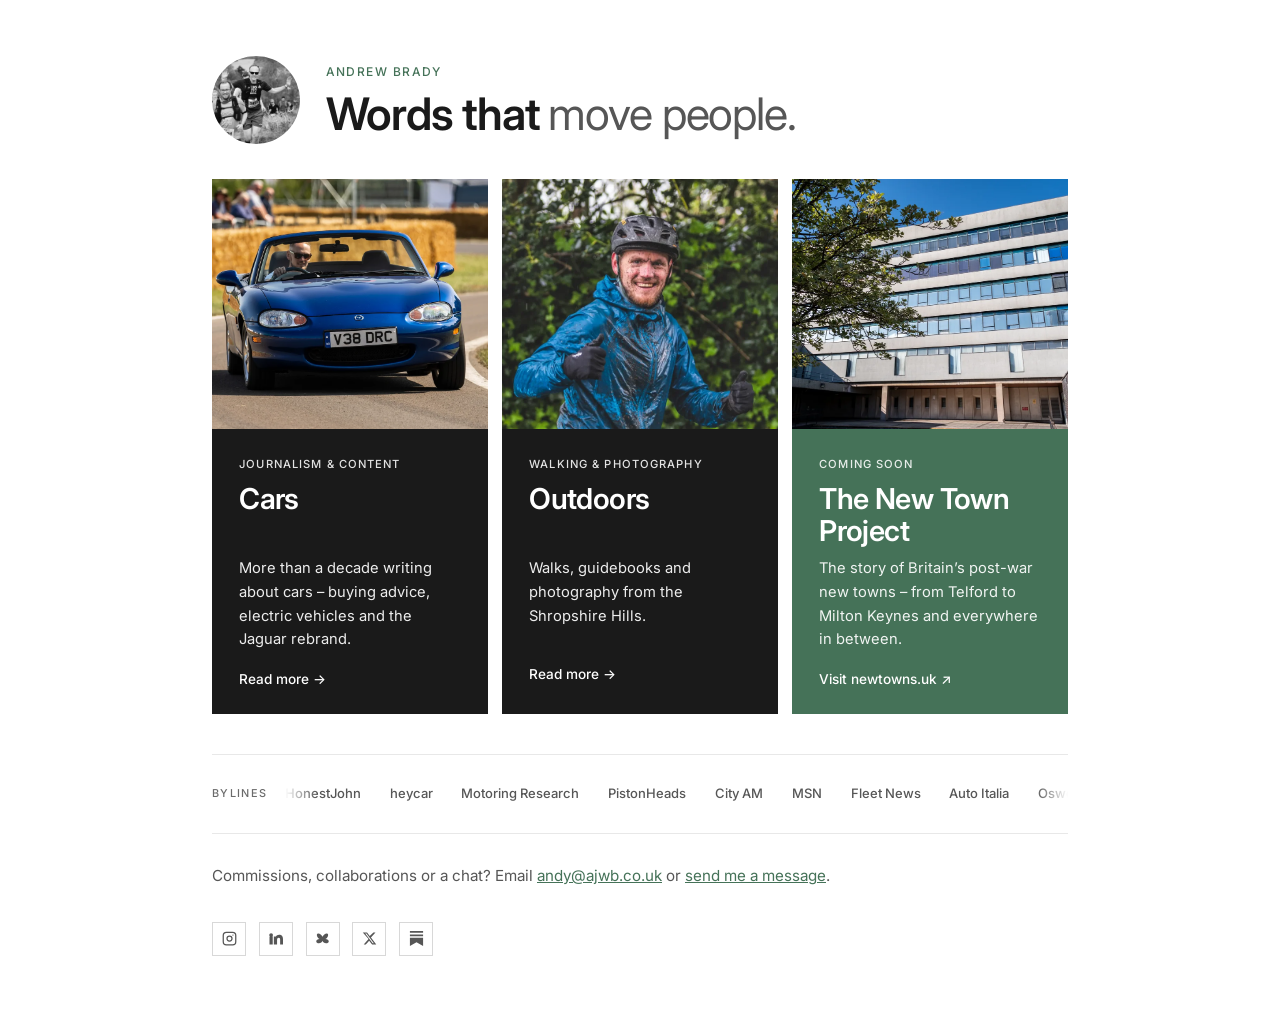
==== index.html @ 62666ddf "Add Substack link and featured post card Co-Authored-By: Claude Opus 5.5 <noreply@anthropic.com> Cla" ====
<!DOCTYPE html>
<html lang="en">
<head>
  <meta charset="UTF-8"/>
  <meta name="viewport" content="width=device-width, initial-scale=1.0"/>
  <title>Andrew Brady - Journalist and Copywriter</title>
  <meta name="description" content="Journalist, writer and editor with more than a decade of experience in cars, the outdoors and brand content. Available for commissions and collaborations."/>
  <link rel="canonical" href="https://andrewbrady.net/"/>
  <link rel="icon" href="data:image/svg+xml,%3Csvg xmlns=%27http://www.w3.org/2000/svg%27 viewBox=%270 0 64 64%27%3E%3Crect width=%2764%27 height=%2764%27 rx=%2712%27 fill=%27%23457258%27/%3E%3Ctext x=%2732%27 y=%2743%27 font-family=%27Arial,sans-serif%27 font-size=%2728%27 font-weight=%27700%27 fill=%27white%27 text-anchor=%27middle%27%3EAB%3C/text%3E%3C/svg%3E"/>
  <meta property="og:type" content="website"/>
  <meta property="og:site_name" content="Andrew Brady"/>
  <meta property="og:title" content="Andrew Brady - Journalist and Copywriter"/>
  <meta property="og:description" content="Journalist, writer and editor with more than a decade of experience in cars, the outdoors and brand content. Available for commissions and collaborations."/>
  <meta property="og:url" content="https://andrewbrady.net/"/>
  <meta property="og:image" content="https://andrewbrady.net/img/og-andrew-brady.jpg"/>
  <meta name="twitter:card" content="summary_large_image"/>
  <script type="application/ld+json">
  {"@context":"https://schema.org","@type":"Person","name":"Andrew Brady","url":"https://andrewbrady.net/","jobTitle":"Journalist and Copywriter","email":"andy@ajwb.co.uk","description":"Journalist, writer and editor with more than a decade of experience in cars, the outdoors and brand content.","sameAs":["https://uk.linkedin.com/in/theandrewbrady","https://instagram.com/TheAndrewBrady","https://bsky.app/profile/andyjwb.co.uk","https://x.com/TheAndrewBrady","https://andrewbradywrites.substack.com"]}
  </script>
  <!-- Google tag (gtag.js) -->
<script async src="https://www.googletagmanager.com/gtag/js?id=G-EZ90FHD4YD"></script>
<script>
  window.dataLayer = window.dataLayer || [];
  function gtag(){dataLayer.push(arguments);}
  gtag('js', new Date());

  gtag('config', 'G-EZ90FHD4YD');
</script>
  <link rel="preconnect" href="https://fonts.googleapis.com"/>
  <link href="https://fonts.googleapis.com/css2?family=Inter:wght@300;400;500;600;700&display=swap" rel="stylesheet"/>
  <link rel="stylesheet" href="style.css"/>
</head>
<body>
<div class="wrap">

  <div class="intro" style="border-top: none; padding-top: 3.5rem;">
    <img class="intro-photo" src="img/andrew-brady-running-a-trail-race.webp" alt="Andrew Brady running a trail race" />
    <div>
      <p class="intro-name">Andrew Brady</p>
      <h1>Words that <em>move people.</em></h1>
    </div>
  </div>

  <section class="explore" id="explore">
    <div class="doors">
      <a class="door" href="cars.html">
        <div class="door-media"><img class="door-img" src="img/sw-mx5-goodwood.webp" alt="" /></div>
        <div class="door-body">
          <div class="door-kicker">Journalism &amp; content</div>
          <div class="door-title">Cars</div>
          <p class="door-text">More than a decade writing about cars &ndash; buying advice, electric vehicles and the Jaguar rebrand.</p>
          <div class="door-cta">Read more &rarr;</div>
        </div>
      </a>
      <a class="door" href="outdoors.html">
        <div class="door-media"><img class="door-img" src="img/outdoors-muddy-trail-thumbs-up.webp" alt="" /></div>
        <div class="door-body">
          <div class="door-kicker">Walking &amp; photography</div>
          <div class="door-title">Outdoors</div>
          <p class="door-text">Walks, guidebooks and photography from the Shropshire Hills.</p>
          <div class="door-cta">Read more &rarr;</div>
        </div>
      </a>
      <a class="door door--solid" href="https://newtowns.uk" target="_blank" rel="noopener">
        <div class="door-media"><img class="door-img" src="img/home-new-town-office-block.webp" alt="" /></div>
        <div class="door-body">
          <div class="door-kicker">Coming soon</div>
          <div class="door-title">The New Town Project</div>
          <p class="door-text">The story of Britain&rsquo;s post-war new towns &ndash; from Telford to Milton Keynes and everywhere in between.</p>
          <div class="door-cta">Visit newtowns.uk &nearr;</div>
        </div>
      </a>
    </div>
  </section>


  <div class="bylines-marquee home-bylines" aria-label="Published in">
      <span class="bylines-label">Bylines</span>
      <div class="marquee-mask">
        <div class="marquee-track">
          <div class="marquee-group"><a class="byline-link" href="https://www.honestjohn.co.uk" target="_blank" rel="noopener">HonestJohn</a><a class="byline-link" href="https://heycar.com/uk" target="_blank" rel="noopener">heycar</a><a class="byline-link" href="https://www.motoringresearch.com" target="_blank" rel="noopener">Motoring Research</a><a class="byline-link" href="https://www.pistonheads.com" target="_blank" rel="noopener">PistonHeads</a><a class="byline-link" href="https://www.cityam.com" target="_blank" rel="noopener">City AM</a><a class="byline-link" href="https://www.msn.com/en-gb" target="_blank" rel="noopener">MSN</a><a class="byline-link" href="https://www.fleetnews.co.uk" target="_blank" rel="noopener">Fleet News</a><a class="byline-link" href="https://www.auto-italia.net" target="_blank" rel="noopener">Auto Italia</a><a class="byline-link" href="https://www.bordercountiesadvertizer.co.uk" target="_blank" rel="noopener">Oswestry Advertizer</a><a class="byline-link" href="https://www.shropshirestar.com" target="_blank" rel="noopener">Shropshire Star</a><a class="byline-link" href="https://www.campingandcaravanningclub.co.uk" target="_blank" rel="noopener">Camping &amp; Caravanning</a></div>
          <div class="marquee-group" aria-hidden="true"><a class="byline-link" href="https://www.honestjohn.co.uk" target="_blank" rel="noopener" tabindex="-1">HonestJohn</a><a class="byline-link" href="https://heycar.com/uk" target="_blank" rel="noopener" tabindex="-1">heycar</a><a class="byline-link" href="https://www.motoringresearch.com" target="_blank" rel="noopener" tabindex="-1">Motoring Research</a><a class="byline-link" href="https://www.pistonheads.com" target="_blank" rel="noopener" tabindex="-1">PistonHeads</a><a class="byline-link" href="https://www.cityam.com" target="_blank" rel="noopener" tabindex="-1">City AM</a><a class="byline-link" href="https://www.msn.com/en-gb" target="_blank" rel="noopener" tabindex="-1">MSN</a><a class="byline-link" href="https://www.fleetnews.co.uk" target="_blank" rel="noopener" tabindex="-1">Fleet News</a><a class="byline-link" href="https://www.auto-italia.net" target="_blank" rel="noopener" tabindex="-1">Auto Italia</a><a class="byline-link" href="https://www.bordercountiesadvertizer.co.uk" target="_blank" rel="noopener" tabindex="-1">Oswestry Advertizer</a><a class="byline-link" href="https://www.shropshirestar.com" target="_blank" rel="noopener" tabindex="-1">Shropshire Star</a><a class="byline-link" href="https://www.campingandcaravanningclub.co.uk" target="_blank" rel="noopener" tabindex="-1">Camping &amp; Caravanning</a></div>
        </div>
      </div>
    </div>

  <section class="contact-strip" id="contact-strip">
    <p class="contact-body">Commissions, collaborations or a chat? Email <a href="mailto:andy@ajwb.co.uk" style="color: var(--accent);">andy@ajwb.co.uk</a> or <a href="contact.html" style="color: var(--accent);">send me a message</a>.</p>
    <div class="contact-socials" style="margin-top: 1.2rem; padding-top: 0; border-top: none;">
      <a href="https://instagram.com/TheAndrewBrady" target="_blank" rel="noopener" class="contact-social-icon" aria-label="Instagram">
        <svg width="18" height="18" viewBox="0 0 24 24" fill="none" stroke="currentColor" stroke-width="2" stroke-linecap="round" stroke-linejoin="round"><rect x="2" y="2" width="20" height="20" rx="5" ry="5"/><circle cx="12" cy="12" r="4"/><circle cx="17.5" cy="6.5" r="1" fill="currentColor" stroke="none"/></svg>
      </a>
      <a href="https://uk.linkedin.com/in/theandrewbrady" target="_blank" rel="noopener" class="contact-social-icon" aria-label="LinkedIn">
        <svg width="18" height="18" viewBox="0 0 24 24" fill="currentColor"><path d="M4.98 3.5C3.34 3.5 2 4.84 2 6.48c0 1.65 1.34 3 2.98 3a3 3 0 0 0 0-6zM2.4 21.5h5.16V8.98H2.4V21.5zM9.34 8.98v12.52h5.16v-6.96c0-1.84.35-3.62 2.64-3.62 2.25 0 2.28 2.1 2.28 3.74v6.84H24v-7.73c0-4.49-.97-7.94-6.2-7.94-2.51 0-4.2 1.38-4.89 2.68h-.07V8.98H9.34z"/></svg>
      </a>
      <a href="https://bsky.app/profile/andyjwb.co.uk" target="_blank" rel="noopener" class="contact-social-icon" aria-label="Bluesky">
        <svg width="18" height="18" viewBox="0 0 24 24" fill="currentColor"><path d="M12 9.2C10.5 6.4 7.9 4 5.4 4 3.9 4 3 4.9 3 6.4c0 1.9 1.1 5 4.4 6.3-3.3 0-5.4 1.6-5.4 3.7 0 2.1 1.9 3.3 4.3 3.3 2.9 0 5.1-1.9 5.7-4 .6 2.1 2.8 4 5.7 4 2.4 0 4.3-1.2 4.3-3.3 0-2.1-2.1-3.7-5.4-3.7 3.3-1.3 4.4-4.4 4.4-6.3C21 4.9 20.1 4 18.6 4c-2.5 0-5.1 2.4-6.6 5.2z"/></svg>
      </a>
      <a href="https://x.com/TheAndrewBrady" target="_blank" rel="noopener" class="contact-social-icon" aria-label="X / Twitter">
        <svg width="18" height="18" viewBox="0 0 24 24" fill="currentColor"><path d="M18.244 2.25h3.308l-7.227 8.26 8.502 11.24H16.17l-4.714-6.231-5.401 6.231H2.746l7.73-8.835L1.254 2.25H8.08l4.253 5.622 5.911-5.622zm-1.161 17.52h1.833L7.084 4.126H5.117z"/></svg>
      </a>
      <a href="https://andrewbradywrites.substack.com" target="_blank" rel="noopener" class="contact-social-icon" aria-label="Substack">
        <svg width="18" height="18" viewBox="0 0 24 24" fill="currentColor"><path d="M22.539 8.242H1.46V5.406h21.08v2.836zM1.46 10.812V24L12 18.11 22.54 24V10.812H1.46zM22.54 0H1.46v2.836h21.08V0z"/></svg>
      </a>
    </div>
  </section>

  

</div>
</body>
</html>
---- style.css ----
:root {
      --bg:     #ffffff;
      --ink:    #1a1a1a;
      --mid:    #565656;
      --soft:   #6b6b6b;
      --accent: #457258;
      --rule:   #e8e8e8;
      --bg2:    #f3f3f3;
      --chalk:  #fafafa;
      --serif:  'Inter', sans-serif;
      --sans:   'Inter', sans-serif;
    }

    *, *::before, *::after { box-sizing: border-box; margin: 0; padding: 0; }
    html { scroll-behavior: smooth; }

    body {
      background: var(--bg);
      color: var(--ink);
      font-family: var(--sans);
      font-weight: 400;
      line-height: 1.65;
      -webkit-font-smoothing: antialiased;
    }

    /* ── LAYOUT ── */
    .wrap {
      max-width: 920px;
      margin: 0 auto;
      padding: 0 2rem;
    }

    /* ── NAV ── */
    nav {
      padding: 2.5rem 0;
      display: flex;
      justify-content: space-between;
      align-items: baseline;
    }

    .nav-name {
      font-family: var(--serif);
      font-size: 1.05rem;
      font-weight: 600;
      color: var(--ink);
      letter-spacing: -0.01em;
    }

    .nav-links {
      display: flex;
      gap: 0.4rem 1.6rem;
      flex-wrap: wrap;
      list-style: none;
    }

    .nav-links a {
      font-size: 0.8rem;
      color: var(--soft);
      text-decoration: none;
      letter-spacing: 0.04em;
      transition: color 0.2s;
    }

    .nav-links a:hover { color: var(--ink); }

    /* ── HERO ── */
    .hero {
      padding: 3.5rem 0 4rem;
      border-top: 1px solid var(--rule);
    }

    .hero-photo {
      float: right;
      width: 380px;
      height: auto;
      border-radius: 4px;
      margin: 0 0 1.5rem 2.5rem;
      filter: grayscale(1) contrast(1.05);
    }

    .hero-clear { clear: both; }

    .hero-label {
      font-size: 0.75rem;
      letter-spacing: 0.12em;
      text-transform: uppercase;
      color: var(--accent);
      margin-bottom: 1.8rem;
      font-weight: 500;
    }

    h1 {
      font-family: var(--serif);
      font-size: clamp(2.8rem, 6vw, 4.2rem);
      font-weight: 600;
      line-height: 1.08;
      color: var(--ink);
      margin-bottom: 2rem;
      letter-spacing: -0.025em;
    }

    h1 em {
      font-style: normal;
      font-weight: 400;
      color: var(--mid);
    }

    .hero-bio {
      font-size: 1.05rem;
      color: var(--mid);
      line-height: 1.8;
    }

    .hero-bio a {
      color: var(--accent);
      text-decoration: none;
      border-bottom: 1px solid currentColor;
    }

    /* ── SECTIONS ── */
    section {
      padding: 2.5rem 0;
      border-top: 1px solid var(--rule);
    }

    .section-label {
      font-size: 0.72rem;
      letter-spacing: 0.12em;
      text-transform: uppercase;
      color: var(--soft);
      font-weight: 500;
      margin-bottom: 2.5rem;
    }

    /* ── TIMELINE ── */
    .tl-item {
      display: grid;
      grid-template-columns: 140px 1fr;
      gap: 1.5rem;
      padding: 1.8rem 0;
      border-bottom: 1px solid var(--rule);
    }

    .tl-item:first-child { padding-top: 0; }
    .tl-item:last-child  { border-bottom: none; padding-bottom: 0; }

    .tl-period {
      font-size: 0.78rem;
      color: var(--soft);
      padding-top: 0.2rem;
      line-height: 1.5;
    }

    .tl-role {
      font-family: var(--serif);
      font-size: 1.15rem;
      font-weight: 500;
      color: var(--ink);
      margin-bottom: 0.2rem;
    }

    .tl-org {
      font-size: 0.8rem;
      color: var(--accent);
      font-weight: 500;
      letter-spacing: 0.05em;
      text-transform: uppercase;
      margin-bottom: 0.6rem;
    }

    .tl-desc {
      font-size: 0.9rem;
      color: var(--mid);
      line-height: 1.72;
    }

    /* ── OUTDOORS ── */
    .outdoors-intro {
      font-size: 1rem;
      color: var(--mid);
      line-height: 1.8;
      margin-bottom: 2.5rem;
    }

    .outdoors-grid {
      display: flex;
      flex-direction: column;
      gap: 14px;
      margin-bottom: 2rem;
    }

    .outdoors-item {
      background: var(--chalk);
      border: 1px solid var(--rule);
      padding: 1.6rem 1.8rem;
    }

    .outdoors-role {
      font-family: var(--serif);
      font-size: 1.15rem;
      font-weight: 500;
      color: var(--ink);
      margin-bottom: 0.3rem;
    }

    .outdoors-org {
      font-size: 0.7rem;
      font-weight: 500;
      letter-spacing: 0.1em;
      text-transform: uppercase;
      color: var(--accent);
      margin-bottom: 0.8rem;
    }

    .outdoors-body {
      font-size: 0.9rem;
      color: var(--mid);
      line-height: 1.7;
    }

    .outdoors-footnote {
      font-size: 0.88rem;
      color: var(--soft);
    }

    .outdoors-footnote a {
      color: var(--accent);
      text-decoration: none;
      border-bottom: 1px solid currentColor;
      font-style: normal;
    }

    /* ── OPINION ── */
    .opinion-intro {
      font-size: 1rem;
      color: var(--mid);
      line-height: 1.8;
      margin-bottom: 2.5rem;
    }

    .opinion-grid {
      display: grid;
      grid-template-columns: repeat(3, 1fr);
      gap: 14px;
    }

    .opinion-card {
      display: block;
      background: var(--chalk);
      border: 1px solid var(--rule);
      padding: 1.8rem 1.6rem;
      text-decoration: none;
      transition: border-color 0.2s, background 0.2s;
    }

    .opinion-thumb {
      width: 100%;
      height: 140px;
      object-fit: cover;
      border-radius: 3px;
      margin: -0.4rem -0.2rem 1.2rem;
      display: block;
    }

    .opinion-card:hover {
      border-color: var(--accent);
      background: var(--bg);
    }

    .opinion-date {
      font-size: 0.7rem;
      font-weight: 500;
      letter-spacing: 0.1em;
      text-transform: uppercase;
      color: var(--accent);
      margin-bottom: 0.8rem;
    }

    .opinion-title {
      font-family: var(--serif);
      font-size: 1.1rem;
      font-weight: 500;
      color: var(--ink);
      line-height: 1.35;
      margin-bottom: 0.7rem;
    }

    .opinion-teaser {
      font-size: 0.88rem;
      color: var(--mid);
      line-height: 1.6;
    }

    @media (max-width: 700px) {
      .opinion-grid { grid-template-columns: 1fr; }
    }

    /* ── CONTACT SOCIALS ── */
    .contact-socials {
      display: flex;
      gap: 0.8rem;
      margin-top: 2.5rem;
      padding-top: 2rem;
      border-top: 1px solid var(--rule);
    }

    .contact-social-icon {
      display: inline-flex;
      align-items: center;
      justify-content: center;
      width: 40px;
      height: 40px;
      background: var(--ink);
      color: #fff;
      border-radius: 4px;
      transition: opacity 0.2s;
    }

    .contact-social-icon:hover { opacity: 0.75; }

    .contact-social-icon svg { flex-shrink: 0; }

    /* ── Q&A ACCORDION ── */
    .qa-item {
      border-bottom: 1px solid var(--rule);
    }

    .qa-item:first-child { border-top: 1px solid var(--rule); }
    .qa-item:last-child { border-bottom: none; }

    .qa-q {
      font-family: var(--serif);
      font-size: 1.1rem;
      font-weight: 500;
      color: var(--ink);
      padding: 1.3rem 2rem 1.3rem 0;
      cursor: pointer;
      display: flex;
      justify-content: space-between;
      align-items: center;
      gap: 1rem;
      user-select: none;
      transition: color 0.2s;
      position: relative;
    }

    .qa-q:hover { color: var(--accent); }

    .qa-q::after {
      content: '+';
      font-family: var(--sans);
      font-size: 1.3rem;
      font-weight: 300;
      color: var(--accent);
      flex-shrink: 0;
      transition: transform 0.3s ease;
      line-height: 1;
    }

    .qa-item.open .qa-q::after {
      transform: rotate(45deg);
    }

    .qa-a {
      font-size: 0.92rem;
      color: var(--mid);
      line-height: 1.78;
      display: grid;
      grid-template-rows: 0fr;
      transition: grid-template-rows 0.35s ease;
    }

    .qa-item.open .qa-a {
      grid-template-rows: 1fr;
    }

    .qa-a-inner {
      overflow: hidden;
    }

    .qa-a-inner-pad {
      padding-bottom: 1.4rem;
    }

    .qa-a p + p { margin-top: 0.7rem; }

    /* ── EDUCATION ── */
    .edu-item {
      padding: 1.5rem 0;
      border-bottom: 1px solid var(--rule);
    }

    .edu-item:first-child { padding-top: 0; }
    .edu-item:last-child  { border-bottom: none; padding-bottom: 0; }

    .edu-qual {
      font-family: var(--serif);
      font-size: 1.1rem;
      font-weight: 500;
      margin-bottom: 0.2rem;
    }

    .edu-inst {
      font-size: 0.82rem;
      color: var(--soft);
    }

    /* ── CONTACT ── */
    .contact-body {
      font-size: 1rem;
      color: var(--mid);
      line-height: 1.8;
      margin-bottom: 2rem;
    }

    /* ── PHOTO GALLERY ── */
    .photo-grid {
      display: grid;
      grid-template-columns: repeat(3, 1fr);
      gap: 1px;
      background: var(--rule);
    }

    .photo-item {
      position: relative;
      overflow: hidden;
      aspect-ratio: 3/2;
      background: var(--bg2);
    }

    .photo-item img {
      width: 100%;
      height: 100%;
      object-fit: cover;
      display: block;
      transition: transform 0.4s ease;
      filter: saturate(0.9);
    }

    .photo-item:hover img {
      transform: scale(1.03);
      filter: saturate(1);
    }

    figcaption {
      position: absolute;
      bottom: 0;
      left: 0;
      right: 0;
      padding: 0.6rem 0.8rem;
      font-size: 0.72rem;
      color: rgba(255,255,255,0.85);
      background: linear-gradient(transparent, rgba(0,0,0,0.45));
      letter-spacing: 0.04em;
      opacity: 0;
      transition: opacity 0.3s;
    }

    .photo-item:hover figcaption { opacity: 1; }

    @media (max-width: 600px) {
      .photo-grid { grid-template-columns: repeat(2, 1fr); }
    }

    /* ── CONTACT FORM ── */

    .contact-form {
      margin-top: 2rem;
    }

    .form-row {
      display: grid;
      grid-template-columns: 1fr 1fr;
      gap: 1rem;
      margin-bottom: 1rem;
    }

    .form-group {
      display: flex;
      flex-direction: column;
      gap: 0.4rem;
      margin-bottom: 1rem;
    }

    .form-group label {
      font-size: 0.72rem;
      letter-spacing: 0.1em;
      text-transform: uppercase;
      color: var(--soft);
      font-weight: 500;
    }

    .form-group input,
    .form-group textarea {
      font-family: var(--sans);
      font-size: 0.95rem;
      font-weight: 300;
      color: var(--ink);
      background: white;
      border: 1px solid var(--rule);
      padding: 0.75rem 1rem;
      outline: none;
      transition: border-color 0.2s;
      resize: vertical;
      width: 100%;
    }

    .form-group input:focus,
    .form-group textarea:focus {
      border-color: var(--accent);
    }

    .form-group input::placeholder,
    .form-group textarea::placeholder {
      color: var(--soft);
    }

    .form-submit {
      font-family: var(--sans);
      font-size: 0.82rem;
      font-weight: 500;
      letter-spacing: 0.06em;
      color: white;
      background: var(--ink);
      border: none;
      padding: 0.85rem 2rem;
      cursor: pointer;
      transition: background 0.2s;
    }

    .form-submit:hover { background: var(--accent); }
    .form-submit:disabled { opacity: 0.5; cursor: default; }

    .form-confirmation {
      display: none;
      font-size: 0.9rem;
      color: var(--accent);
      margin-top: 1rem;
      font-style: italic;
    }

    @media (max-width: 520px) {
      .form-row { grid-template-columns: 1fr; }
      .hero-photo { float: none; width: 100%; max-width: 320px; margin: 0 0 1.5rem; display: block; }
    }

    /* ── FOOTER ── */
    footer {
      padding: 2.5rem 0;
      border-top: 1px solid var(--rule);
      font-size: 0.78rem;
      color: var(--soft);
    }

    /* ── FADE IN ── */
    .wrap > * {
      opacity: 0;
      animation: fadeIn 0.6s ease forwards;
    }

    nav   { animation-delay: 0s; }
    .hero { animation-delay: 0.15s; }
    section:nth-of-type(1) { animation-delay: 0.25s; }
    section:nth-of-type(2) { animation-delay: 0.3s; }
    section:nth-of-type(3) { animation-delay: 0.35s; }
    section:nth-of-type(4) { animation-delay: 0.4s; }
    footer { animation-delay: 0.45s; }

    @keyframes fadeIn {
      from { opacity: 0; transform: translateY(12px); }
      to   { opacity: 1; transform: translateY(0); }
    }

    /* ── EXPERIENCE PORTFOLIO BLOCKS ── */
    .exp-blocks {
      display: flex;
      flex-direction: column;
      gap: 14px;
    }

    .exp-row {
      display: grid;
      gap: 14px;
    }

    .exp-row.split { grid-template-columns: 1fr 1fr; }

    .exp-block {
      background: var(--chalk);
      border: 1px solid var(--rule);
      padding: 2.2rem 2rem;
      display: block;
      text-decoration: none;
      transition: border-color 0.2s, background 0.2s;
      position: relative;
      width: 100%;
      text-align: left;
      cursor: pointer;
      font: inherit;
      color: inherit;
    }

    .exp-block:hover,
    .exp-block.is-open {
      border-color: var(--accent);
      background: var(--bg);
    }

    .exp-block::after {
      content: '\002B';
      position: absolute;
      top: 1.6rem;
      right: 1.8rem;
      font-size: 1.3rem;
      line-height: 1;
      color: var(--soft);
      transition: opacity 0.2s, transform 0.25s, color 0.2s;
    }

    .exp-block:hover::after {
      color: var(--accent);
    }

    .exp-block.is-open::after {
      transform: rotate(45deg);
      color: var(--accent);
    }

    .exp-block.feature {
      padding: 3rem 2.5rem;
    }

    .exp-summary {
      max-height: 0;
      overflow: hidden;
      transition: max-height 0.35s ease, opacity 0.25s ease, margin-top 0.35s ease;
      opacity: 0;
      margin-top: 0;
    }

    .exp-summary-inner {
      font-size: 0.95rem;
      line-height: 1.7;
      color: var(--mid);
      padding-top: 1.4rem;
      border-top: 1px solid var(--rule);
    }

    .exp-photo {
      float: right;
      width: 220px;
      height: auto;
      border-radius: 3px;
      margin: 0 0 0.8rem 1.4rem;
    }

    @media (max-width: 600px) {
      .exp-photo {
        float: none;
        width: 100%;
        max-width: 320px;
        margin: 0 0 1rem;
        display: block;
      }
    }

    .exp-block.is-open .exp-summary {
      opacity: 1;
      margin-top: 1.4rem;
    }

    .exp-wordmark {
      font-family: var(--serif);
      font-weight: 600;
      letter-spacing: -0.02em;
      color: var(--ink);
      line-height: 1;
    }

    .exp-logo {
      display: block;
      height: auto;
      width: auto;
    }

    .exp-block.feature .exp-logo { height: 48px; max-width: 100%; }
    .exp-block.medium .exp-logo { max-height: 32px; max-width: 220px; }
    .exp-block.small .exp-logo { height: 26px; max-width: 100%; }

    .exp-block.feature .exp-wordmark {
      font-size: 3rem;
    }

    .exp-block.medium .exp-wordmark {
      font-size: 2.1rem;
    }

    .exp-block.small .exp-wordmark {
      font-size: 1.7rem;
    }

    .exp-role {
      font-size: 0.7rem;
      font-weight: 500;
      letter-spacing: 0.12em;
      text-transform: uppercase;
      color: var(--accent);
      margin-top: 0.7rem;
    }

    .exp-block.small .exp-role {
      margin-top: 0.5rem;
    }

    /* ── RESPONSIVE ── */
    @media (max-width: 520px) {
      .tl-item { grid-template-columns: 1fr; gap: 0.3rem; }
      .tl-period { padding-top: 0; }
      nav { flex-direction: column; gap: 1rem; }
      .exp-row.split { grid-template-columns: 1fr; }
    }

    /* ── PHOTO GALLERY ── */
    .photo-grid {
      display: grid;
      grid-template-columns: repeat(3, 1fr);
      gap: 1px;
      background: var(--rule);
    }

    .photo-item {
      position: relative;
      overflow: hidden;
      aspect-ratio: 3/2;
      background: var(--bg2);
    }

    .photo-item img {
      width: 100%;
      height: 100%;
      object-fit: cover;
      display: block;
      transition: transform 0.4s ease;
      filter: saturate(0.9);
    }

    .photo-item:hover img {
      transform: scale(1.03);
      filter: saturate(1);
    }

    figcaption {
      position: absolute;
      bottom: 0;
      left: 0;
      right: 0;
      padding: 0.6rem 0.8rem;
      font-size: 0.72rem;
      color: rgba(255,255,255,0.85);
      background: linear-gradient(transparent, rgba(0,0,0,0.45));
      letter-spacing: 0.04em;
      opacity: 0;
      transition: opacity 0.3s;
    }

    .photo-item:hover figcaption { opacity: 1; }

    @media (max-width: 600px) {
      .photo-grid { grid-template-columns: repeat(2, 1fr); }
    }

    /* ── ADDED: focus, bylines, taglines, services, teaser ── */
    a:focus-visible, button:focus-visible, .qa-q:focus-visible, .form-submit:focus-visible {
      outline: 2px solid var(--accent);
      outline-offset: 3px;
    }

    .bylines {
      margin-top: 2.5rem;
      padding-top: 1.6rem;
      border-top: 1px solid var(--rule);
      display: flex;
      flex-wrap: wrap;
      align-items: baseline;
      gap: 0.4rem 1.4rem;
      font-size: 0.85rem;
      font-weight: 500;
      color: var(--mid);
    }

    .bylines-label {
      font-size: 0.72rem;
      letter-spacing: 0.12em;
      text-transform: uppercase;
      color: var(--soft);
      font-weight: 500;
    }

    .exp-tagline {
      font-size: 0.9rem;
      line-height: 1.5;
      color: var(--mid);
      margin-top: 0.7rem;
      padding-right: 2rem;
    }

    .exp-block.feature .exp-tagline { font-size: 1rem; margin-top: 0.9rem; }

    .subhead {
      font-size: 0.72rem;
      letter-spacing: 0.12em;
      text-transform: uppercase;
      color: var(--soft);
      font-weight: 500;
      margin: 3rem 0 1rem;
    }

    .work-list { list-style: none; border-top: 1px solid var(--rule); }

    .work-list li { border-bottom: 1px solid var(--rule); }

    .work-list a {
      display: flex;
      justify-content: space-between;
      gap: 1rem;
      padding: 0.9rem 0;
      font-size: 0.95rem;
      color: var(--ink);
      text-decoration: none;
      transition: color 0.2s;
    }

    .work-list a:hover { color: var(--accent); }

    .work-list span { font-size: 0.78rem; color: var(--soft); white-space: nowrap; }

    .service-grid {
      display: grid;
      grid-template-columns: repeat(3, 1fr);
      gap: 14px;
      margin-bottom: 2rem;
    }

    .service {
      background: var(--chalk);
      border: 1px solid var(--rule);
      padding: 1.5rem 1.5rem 1.6rem;
    }

    .service-title {
      font-family: var(--serif);
      font-size: 1.02rem;
      font-weight: 500;
      color: var(--ink);
      line-height: 1.35;
      margin-bottom: 0.5rem;
    }

    .service-body { font-size: 0.86rem; color: var(--mid); line-height: 1.6; }

    .cta-link {
      font-size: 0.9rem;
      font-weight: 500;
      color: var(--accent);
      text-decoration: none;
      border-bottom: 1px solid currentColor;
    }

    .photo-note { margin-top: 1.2rem; font-size: 0.88rem; color: var(--mid); }
    .photo-note a { color: var(--accent); }

    .teaser {
      display: block;
      background: var(--chalk);
      border: 1px solid var(--rule);
      padding: 2rem 2rem 2.1rem;
      text-decoration: none;
      transition: border-color 0.2s, background 0.2s;
    }

    .teaser:hover { border-color: var(--accent); background: var(--bg); }

    .teaser-kicker {
      display: block;
      font-size: 0.7rem;
      font-weight: 500;
      letter-spacing: 0.1em;
      text-transform: uppercase;
      color: var(--accent);
      margin-bottom: 0.7rem;
    }

    .teaser-title {
      display: block;
      font-family: var(--serif);
      font-size: 1.4rem;
      font-weight: 500;
      color: var(--ink);
      margin-bottom: 0.6rem;
    }

    .teaser-body { display: block; font-size: 0.95rem; color: var(--mid); line-height: 1.7; max-width: 60ch; }

    .teaser-cta { display: block; margin-top: 1rem; font-size: 0.85rem; font-weight: 500; color: var(--accent); }

    @media (max-width: 700px) {
      .service-grid { grid-template-columns: 1fr; }
    }

    .exp-dates {
      font-size: 0.78rem;
      color: var(--soft);
      margin-top: 0.35rem;
    }

    .masonry {
      column-count: 3;
      column-gap: 8px;
    }

    .masonry figure {
      break-inside: avoid;
      margin: 0 0 8px;
      background: var(--chalk);
    }

    .masonry img {
      display: block;
      width: 100%;
      height: auto;
      filter: saturate(0.95);
      transition: filter 0.3s;
    }

    .masonry img:hover { filter: saturate(1.05); }

    @media (max-width: 600px) {
      .masonry { column-count: 2; }
    }

    /* ── MULTI-PAGE ADDITIONS ── */
    .nav-name { text-decoration: none; }
    .nav-links a[aria-current="page"] { color: var(--ink); }

    .hero-cta { margin-top: 1.6rem; font-size: 1rem; }
    .hero-cta a { color: var(--accent); text-decoration: none; border-bottom: 1px solid currentColor; }

    .page-head {
      padding: 3rem 0 2.5rem;
      border-top: 1px solid var(--rule);
    }

    .page-head h1 {
      font-size: clamp(2.4rem, 5.5vw, 3.4rem);
      margin-bottom: 1.2rem;
    }

    .page-lede {
      font-size: 1.05rem;
      color: var(--mid);
      line-height: 1.8;
      max-width: 62ch;
    }

    .page-lede + .page-lede { margin-top: 1.1rem; }

    /* Shared intro-photo pattern (Cars, Outdoors): image floated top-right, text wraps and runs the full content width (no 62ch cap) */
    .lede-wrap::after { content: ''; display: table; clear: both; }
    .lede-wrap .page-lede { max-width: none; }

    .cars-intro-photo {
      float: right;
      width: 420px;
      max-width: 46%;
      height: auto;
      border-radius: 4px;
      margin: 0.3rem 0 1.4rem 2.2rem;
    }

    .outdoors-intro-photo {
      float: right;
      width: 300px;
      max-width: 38%;
      height: auto;
      border-radius: 4px;
      margin: 0.3rem 0 1.4rem 2.2rem;
    }

    @media (max-width: 700px) {
      .cars-intro-photo, .outdoors-intro-photo { float: none; width: 100%; max-width: 100%; margin: 0 0 1.4rem; }
    }

    /* opinion-card without a photo: text sits on the same dark panel, just without the image on top */
    body.inner .opinion-card:not(:has(img)) .opinion-date { padding-top: 1.6rem; }

    .intro {
      display: flex;
      align-items: center;
      gap: 1.6rem;
      padding: 2rem 0 2.2rem;
      border-top: 1px solid var(--rule);
    }

    .intro-photo {
      width: 88px;
      height: 88px;
      border-radius: 50%;
      object-fit: cover;
      object-position: 50% 20%;
      flex-shrink: 0;
    }

    .intro h1 { font-size: clamp(1.9rem, 4.4vw, 2.8rem); margin-bottom: 0; }

    .intro-name {
      font-size: 0.75rem;
      font-weight: 500;
      letter-spacing: 0.12em;
      text-transform: uppercase;
      color: var(--accent);
      margin-bottom: 0.5rem;
    }

    .intro-lede { font-size: 1rem; color: var(--mid); line-height: 1.7; max-width: 72ch; }

    .intro-lede a { color: var(--accent); text-decoration: none; border-bottom: 1px solid currentColor; }

    section.explore { border-top: none; padding: 0 0 2.5rem; }

    .doors {
      display: grid;
      grid-template-columns: repeat(3, 1fr);
      gap: 14px;
    }

    .door {
      display: flex;
      flex-direction: column;
      overflow: hidden;
      background: var(--ink);
      color: #fff;
      text-decoration: none;
    }

    .door-media { height: 250px; overflow: hidden; flex-shrink: 0; }

    .door-img {
      display: block;
      width: 100%;
      height: 100%;
      object-fit: cover;
      transition: transform 0.6s ease;
    }

    .door:hover .door-img { transform: scale(1.04); }

    .door--solid { background: var(--accent); }

    .door-body {
      padding: 1.6rem 1.7rem 1.8rem;
      height: 285px;
      display: flex;
      flex-direction: column;
    }

    .door-kicker {
      font-size: 0.7rem;
      font-weight: 500;
      letter-spacing: 0.1em;
      text-transform: uppercase;
      color: rgba(255,255,255,0.88);
      margin-bottom: 0.6rem;
    }

    .door-title {
      font-family: var(--serif);
      font-size: 1.8rem;
      font-weight: 600;
      letter-spacing: -0.02em;
      line-height: 1.1;
      min-height: 2.2em;
      color: #fff;
      margin-bottom: 0.7rem;
    }

    .door-text { font-size: 0.92rem; color: rgba(255,255,255,0.92); line-height: 1.6; }

    .door-cta { margin-top: auto; padding-top: 1rem; font-size: 0.85rem; font-weight: 500; color: #fff; }

    .bylines.home-bylines { margin-top: 0.5rem; border-top: none; padding-top: 0; padding-bottom: 2rem; }

    section.contact-strip { padding: 1.8rem 0 3.5rem; }

    @media (max-width: 800px) {
      .doors { grid-template-columns: 1fr; }
      .door-media { height: 230px; }
      .door-body { height: auto; }
      .door-title { min-height: 0; }
    }

    @media (max-width: 520px) {
      .intro { flex-direction: column; align-items: flex-start; gap: 1rem; }
      .intro-photo { width: 72px; height: 72px; }
    }

/* ══════════════════════════════════════════════════════════════════════════
   V11 - the homepage's look, carried onto the inner pages
   Flat rows and square dark tiles, uppercase green kickers, one green, no boxes.
   ══════════════════════════════════════════════════════════════════════════ */

/* quieter bylines, contact line and social links (homepage + inner pages) */
.bylines { font-size: 0.8125rem; font-weight: 400; color: var(--mid); gap: 0.35rem 1.4rem; }
.bylines-label { font-size: 0.68rem; color: var(--soft); }
.contact-strip .contact-body { font-size: 0.95rem; color: var(--mid); }
.contact-social-icon {
  width: 34px; height: 34px; background: transparent; color: var(--mid);
  border: 1px solid #d8d8d8; border-radius: 0; transition: background 0.2s, color 0.2s, border-color 0.2s;
}
.contact-social-icon:hover { background: var(--ink); color: #fff; border-color: var(--ink); opacity: 1; }
.contact-social-icon svg { width: 15px; height: 15px; }

/* header: the same avatar + name lockup as the homepage */
body.inner .site-header { display: flex; align-items: center; justify-content: space-between; flex-wrap: wrap; gap: 1rem 2rem; padding: 2rem 0 1.75rem; }
body.inner .site-header nav { padding: 0; }
body.inner .brand { display: inline-flex; align-items: center; gap: 0.85rem; text-decoration: none; color: var(--ink); }
body.inner .brand-photo { width: 44px; height: 44px; border-radius: 50%; object-fit: cover; object-position: 50% 20%; flex-shrink: 0; }
body.inner .brand-name { font-size: 0.95rem; font-weight: 600; letter-spacing: -0.01em; }
body.inner .nav-links a { font-size: 0.85rem; letter-spacing: 0.02em; }
body.inner .nav-links a[aria-current="page"] {
  color: var(--ink); text-decoration: underline; text-decoration-color: var(--accent);
  text-decoration-thickness: 2px; text-underline-offset: 0.5rem;
}

/* page heading: green kicker + bold title, like the homepage */
body.inner .page-head { padding: 2.5rem 0 3.25rem; }
body.inner .page-head .intro-name { margin-bottom: 1rem; }
body.inner .page-head h1 { font-size: clamp(2.8rem, 6.4vw, 4.4rem); margin-bottom: 1.4rem; }
body.inner .cars-intro-photo, body.inner .outdoors-intro-photo { border-radius: 0; }

/* experience: flat rows instead of boxes */
body.inner .exp-blocks { display: block; gap: 0; }
body.inner .exp-row, body.inner .exp-row.split { display: block; gap: 0; }
body.inner .exp-block {
  display: grid; grid-template-columns: 132px 190px minmax(0, 1fr) 14px; column-gap: 1.75rem; align-items: center;
  width: 100%; padding: 1.5rem 0; background: none; border: 0; border-top: 1px solid var(--rule);
  text-align: left; position: static; cursor: pointer;
}
body.inner .exp-block:hover, body.inner .exp-block.is-open { background: none; border-color: var(--rule); }
body.inner .exp-row:first-child .exp-block { border-top: 0; padding-top: 0; }
body.inner .exp-block .exp-logo {
  grid-column: 1; grid-row: 1 / span 2; display: block; width: auto; height: auto; max-width: 132px; max-height: 26px;
  object-fit: contain; object-position: left center; filter: grayscale(1) contrast(1.1); opacity: 0.75; transition: filter 0.25s, opacity 0.25s;
}
body.inner .exp-block:hover .exp-logo, body.inner .exp-block.is-open .exp-logo { filter: none; opacity: 1; }
body.inner .exp-block .exp-role {
  grid-column: 2; grid-row: 1; align-self: end; margin: 0;
  font-size: 1rem; font-weight: 600; letter-spacing: -0.01em; text-transform: none; color: var(--ink);
}
body.inner .exp-block .exp-dates { grid-column: 2; grid-row: 2; align-self: start; margin: 0.15rem 0 0; font-size: 0.78rem; color: var(--soft); }
body.inner .exp-block .exp-tagline { grid-column: 3; grid-row: 1 / span 2; margin: 0; padding: 0; font-size: 0.92rem; line-height: 1.55; color: var(--mid); }
body.inner .exp-block::after {
  content: ''; position: static; grid-column: 4; grid-row: 1 / span 2; width: 12px; height: 12px; font-size: 0; color: var(--soft);
  background:
    linear-gradient(currentColor, currentColor) center / 100% 1.5px no-repeat,
    linear-gradient(currentColor, currentColor) center / 1.5px 100% no-repeat;
}
body.inner .exp-block .exp-summary { grid-column: 1 / -1; grid-row: 3; }
body.inner .exp-block .exp-summary-inner { border-top: 0; padding-top: 0; margin-left: calc(132px + 1.75rem); }
body.inner .exp-photo { border-radius: 0; }

/* writing: the same square dark tiles as the homepage */
body.inner .opinion-card { display: flex; flex-direction: column; padding: 0; background: var(--ink); border: 0; color: #fff; overflow: hidden; }
body.inner .opinion-card:hover { background: var(--ink); border-color: transparent; }
body.inner .opinion-thumb { display: block; width: 100%; height: auto; aspect-ratio: 3 / 2; object-fit: cover; border-radius: 0; margin: 0; transition: transform 0.6s ease; }
body.inner .opinion-card:hover .opinion-thumb { transform: scale(1.03); }
body.inner .opinion-date { margin: 0 0 0.55rem; padding: 1.25rem 1.3rem 0; color: rgba(255, 255, 255, 0.85); }
body.inner .opinion-title { margin: 0 0 0.6rem; padding: 0 1.3rem; color: #fff; font-size: 1.1rem; font-weight: 600; letter-spacing: -0.015em; }
body.inner .opinion-teaser { padding: 0 1.3rem 1.5rem; color: rgba(255, 255, 255, 0.9); font-size: 0.86rem; line-height: 1.6; }

/* work with me: flat columns */
body.inner .service-grid { gap: 2.25rem 2.5rem; }
body.inner .service { background: none; border: 0; border-top: 1px solid var(--rule); padding: 1.1rem 0 0; }
body.inner .service-title { font-size: 1rem; font-weight: 600; letter-spacing: -0.01em; }

/* outdoors items: flat rows */
body.inner .outdoors-grid { display: block; gap: 0; }
body.inner .outdoors-item {
  display: grid; grid-template-columns: minmax(0, 1fr) minmax(0, 1.5fr); column-gap: 2.5rem; row-gap: 0.3rem;
  background: none; border: 0; border-top: 1px solid var(--rule); padding: 1.75rem 0;
}
body.inner .outdoors-item:first-child { border-top: 0; padding-top: 0; }
body.inner .outdoors-role { grid-column: 1; grid-row: 1; margin: 0; font-size: 1.15rem; font-weight: 600; letter-spacing: -0.015em; }
body.inner .outdoors-org { grid-column: 1; grid-row: 2; margin: 0; }
body.inner .outdoors-body { grid-column: 2; grid-row: 1 / span 2; }

@media (max-width: 700px) {
  body.inner .exp-block { grid-template-columns: minmax(0, 1fr) 14px; row-gap: 0.15rem; }
  body.inner .exp-block .exp-logo { grid-column: 1; grid-row: 1; margin-bottom: 0.7rem; }
  body.inner .exp-block::after { grid-column: 2; grid-row: 1; }
  body.inner .exp-block .exp-role { grid-column: 1; grid-row: 2; }
  body.inner .exp-block .exp-dates { grid-column: 1; grid-row: 3; }
  body.inner .exp-block .exp-tagline { grid-column: 1 / -1; grid-row: 4; margin-top: 0.6rem; }
  body.inner .exp-block .exp-summary { grid-row: 5; }
  body.inner .exp-block .exp-summary-inner { margin-left: 0; }
  body.inner .outdoors-item { grid-template-columns: minmax(0, 1fr); }
  body.inner .outdoors-body { grid-column: 1; grid-row: 3; margin-top: 0.7rem; }
}

/* ══════════════════════════════════════════════════════════════════════════
   Selected work: a plain list. Title is the link; publication and year sit to the right.
   ══════════════════════════════════════════════════════════════════════════ */
.sr-only { position: absolute; width: 1px; height: 1px; padding: 0; margin: -1px; overflow: hidden; clip: rect(0, 0, 0, 0); white-space: nowrap; border: 0; }

#selected-work .section-label { margin-bottom: 1.75rem; }
.piece-group + .piece-group { margin-top: 3rem; }
.piece-group .subhead { margin: 0 0 1rem; }

.piece-list { list-style: none; border-top: 1px solid var(--rule); }
.piece {
  display: grid; grid-template-columns: minmax(0, 1fr) 11rem; column-gap: 2rem; row-gap: 0.3rem;
  padding: 1.15rem 0; border-bottom: 1px solid var(--rule);
}

.piece-title {
  font-size: 1.02rem; font-weight: 600; letter-spacing: -0.01em; line-height: 1.4; color: var(--ink);
  text-decoration: none;
  background: linear-gradient(currentColor, currentColor) 0 100% / 0 1px no-repeat;
  transition: background-size 0.25s ease, color 0.2s;
}
.piece-title:hover, .piece-title:focus-visible { color: var(--accent); background-size: 100% 1px; }
.piece-title .ext { font-weight: 400; color: var(--soft); }

.piece-note { margin-top: 0.3rem; font-size: 0.9rem; line-height: 1.55; color: var(--mid); max-width: 58ch; }
.piece-meta { font-size: 0.8rem; color: var(--soft); text-align: right; padding-top: 0.2rem; }

.piece-more { margin-top: 2rem; font-size: 0.9rem; line-height: 1.7; color: var(--mid); max-width: 62ch; }
.piece-more a { color: var(--ink); text-decoration: underline; text-decoration-color: #cfcfcf; text-decoration-thickness: 1px; text-underline-offset: 0.2em; transition: text-decoration-color 0.2s; }
.piece-more a:hover { text-decoration-color: var(--accent); }

@media (max-width: 700px) {
  .piece { grid-template-columns: minmax(0, 1fr); }
  .piece-meta { text-align: left; padding-top: 0; }
}


/* ── ADDED: scrolling bylines marquee ── */
.bylines-marquee {
  margin-top: 0;
  padding: 1.75rem 0;
  border-top: 1px solid var(--rule);
  display: flex;
  align-items: center;
  gap: 1.1rem;
  font-size: 0.8125rem;
  font-weight: 500;
  color: var(--mid);
}

.bylines-marquee .bylines-label {
  flex: none;
  white-space: nowrap;
}

.marquee-mask {
  flex: 1 1 auto;
  min-width: 0;
  overflow: hidden;
  -webkit-mask-image: linear-gradient(to right, transparent 0, #000 32px, #000 calc(100% - 32px), transparent 100%);
  mask-image: linear-gradient(to right, transparent 0, #000 32px, #000 calc(100% - 32px), transparent 100%);
}

.marquee-track {
  display: flex;
  width: max-content;
  animation: bylines-scroll 32s linear infinite;
}

.bylines-marquee:hover .marquee-track,
.bylines-marquee:focus-within .marquee-track { animation-play-state: paused; }

.marquee-group {
  display: flex;
  align-items: baseline;
  flex: none;
  gap: 1.8rem;
  padding-right: 1.8rem;
}

.marquee-group span, .marquee-group .byline-link { white-space: nowrap; }

.byline-link {
  color: inherit;
  text-decoration: none;
  background: linear-gradient(currentColor, currentColor) 0 100% / 0 1px no-repeat;
  transition: background-size 0.2s, color 0.2s;
}

.byline-link:hover, .byline-link:focus-visible {
  color: var(--accent);
  background-size: 100% 1px;
}

@keyframes bylines-scroll {
  from { transform: translateX(0); }
  to { transform: translateX(-50%); }
}

@media (max-width: 640px) {
  .bylines-marquee { flex-direction: column; align-items: stretch; gap: 0.5rem; }
}

@media (prefers-reduced-motion: reduce) {
  .marquee-track { animation: none; }
  .marquee-group[aria-hidden="true"] { display: none; }
  .marquee-mask { overflow-x: auto; -webkit-mask-image: none; mask-image: none; }
}


/* ── FEATURED POST (Substack) ── */
.feature-post {
  display: block;
  margin: 0 0 3rem;
  padding: 1.6rem 1.8rem;
  background: var(--chalk);
  border: 1px solid var(--rule);
  border-left: 4px solid var(--accent);
  color: var(--ink);
  text-decoration: none;
  transition: border-color .2s, background .2s;
}
.feature-post:hover { background: var(--bg2); border-color: var(--accent); }
.feature-post-kicker {
  font-size: .72rem; font-weight: 600; letter-spacing: .12em;
  text-transform: uppercase; color: var(--accent);
}
.feature-post-title {
  font-size: 1.5rem; font-weight: 700; line-height: 1.25; margin: .4rem 0 .5rem;
}
.feature-post-text { color: var(--mid); max-width: 60ch; }
.feature-post-cta { margin-top: .9rem; font-weight: 600; color: var(--accent); }
@media (max-width: 600px) {
  .feature-post { padding: 1.3rem 1.2rem; }
  .feature-post-title { font-size: 1.25rem; }
}
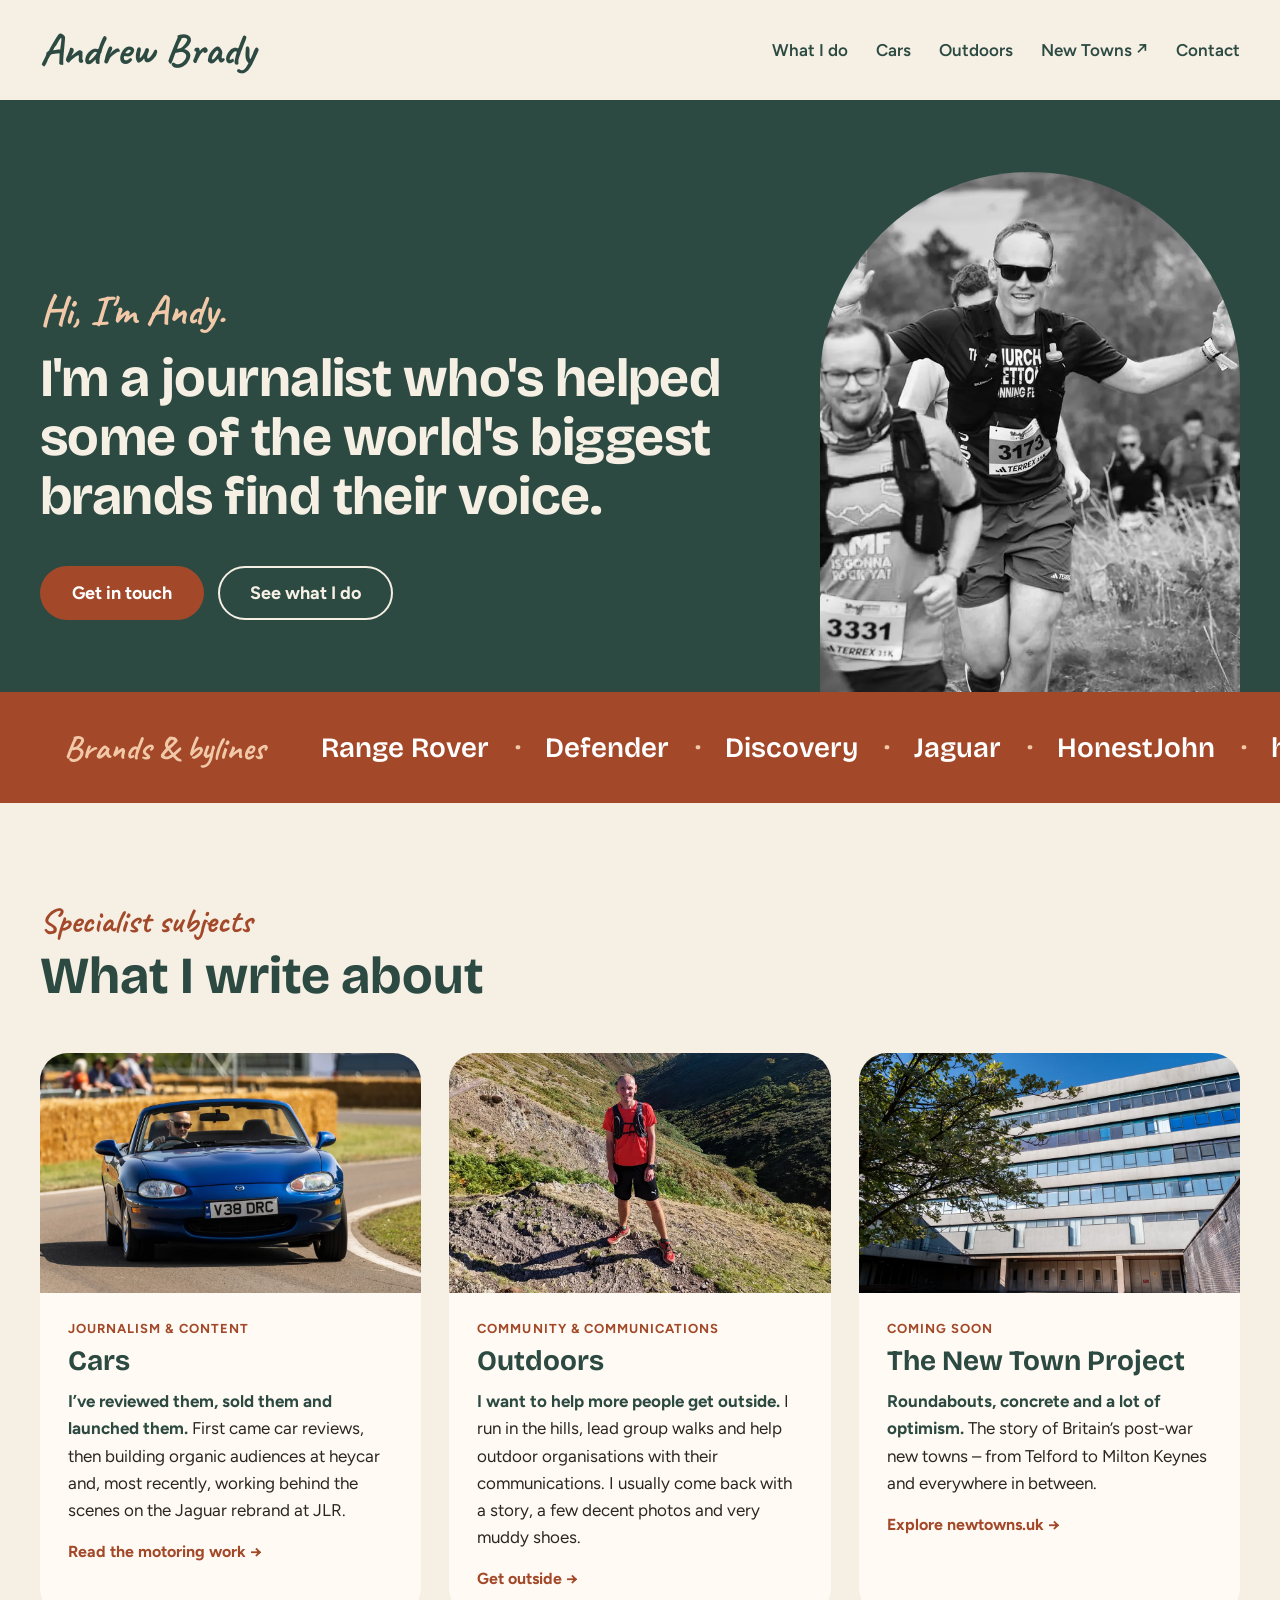
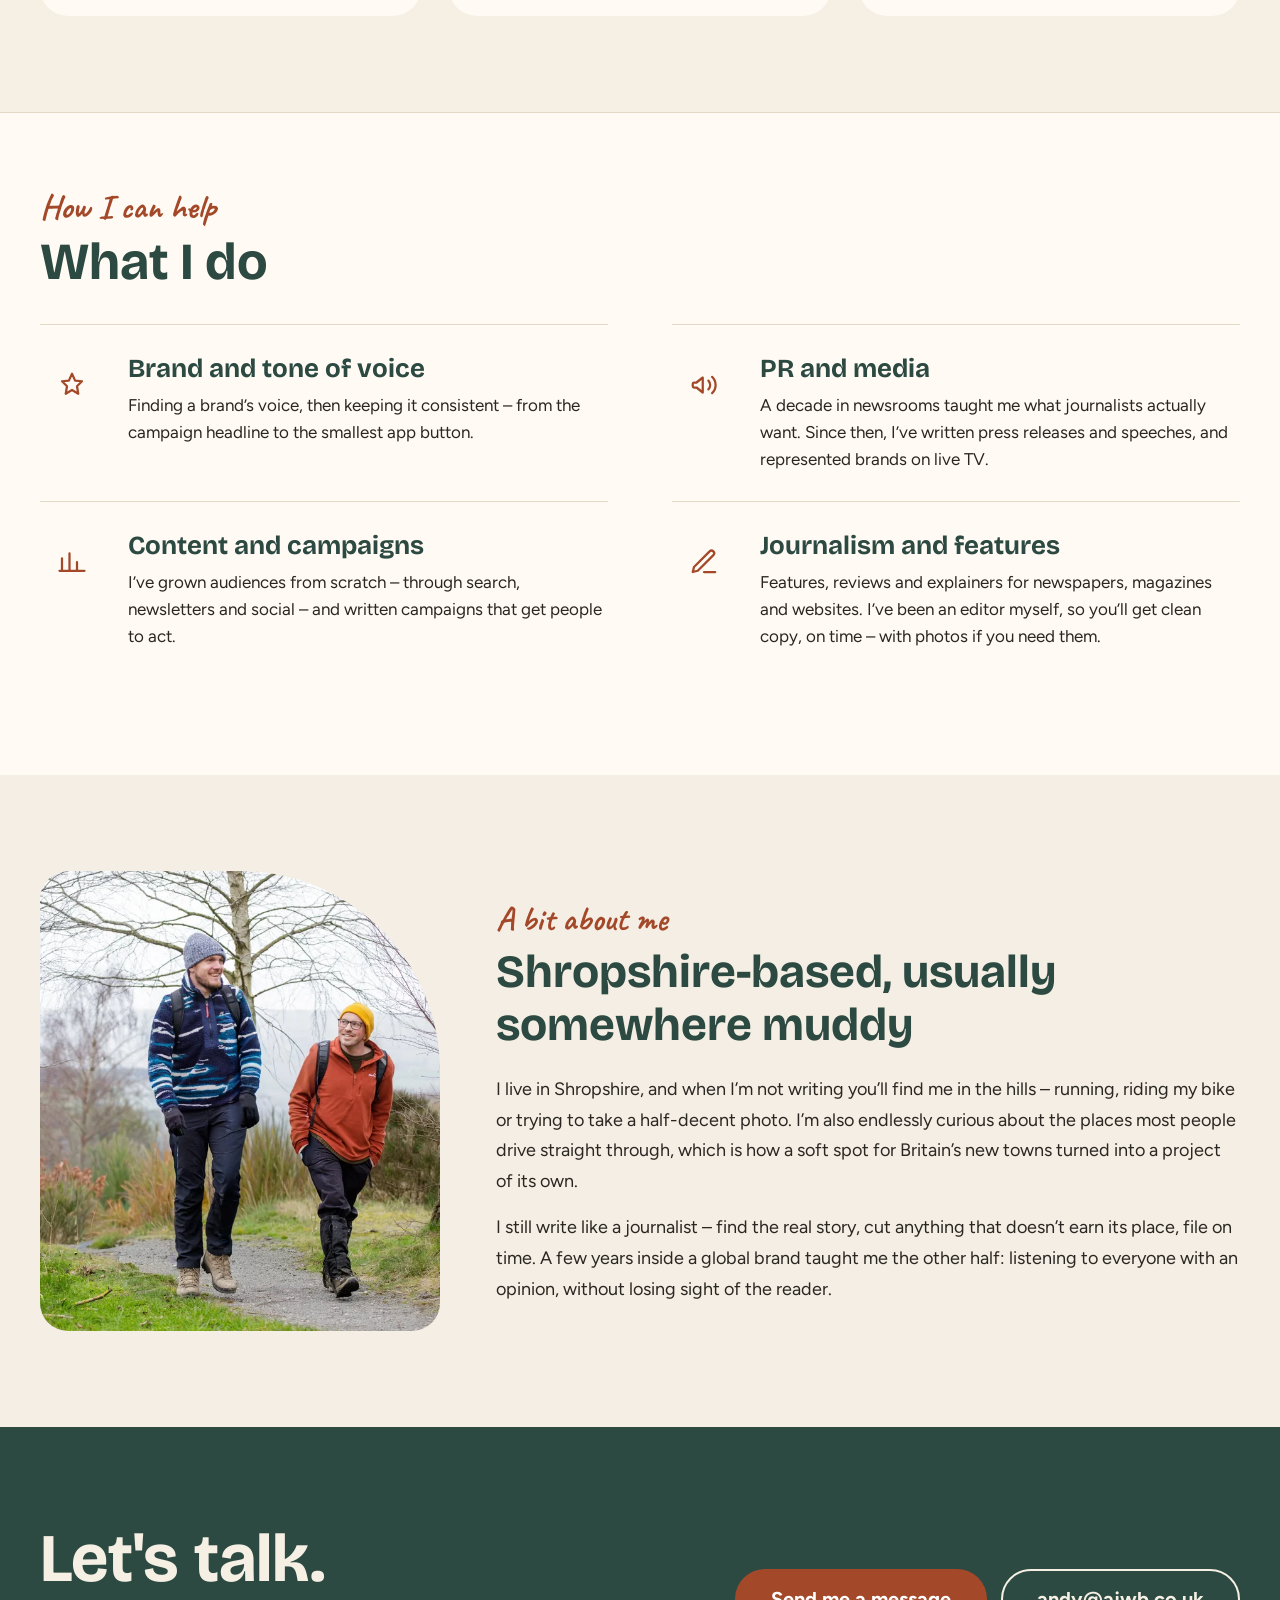
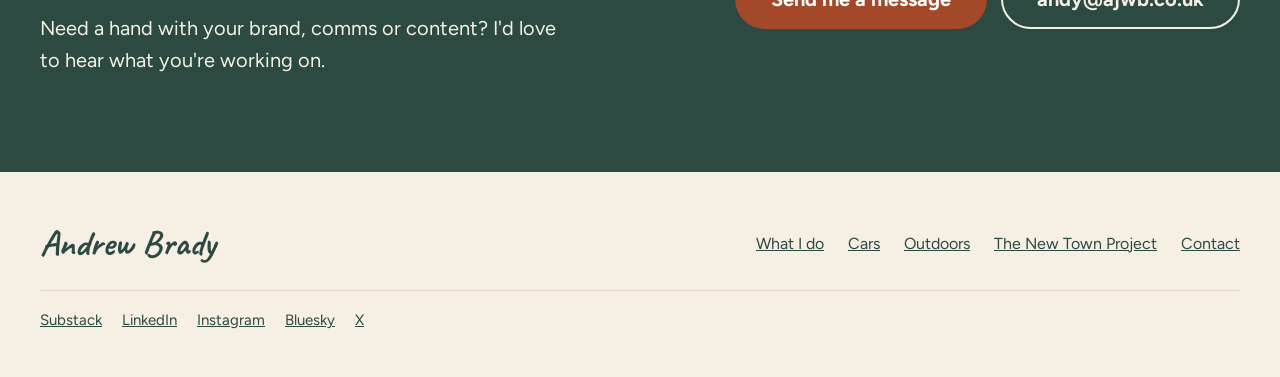
==== commit cd367b65: "redesign" ====
--- a/index.html
+++ b/index.html
@@ -1,111 +1,243 @@
 <!DOCTYPE html>
-<html lang="en">
+<html lang="en-GB">
 <head>
-  <meta charset="UTF-8"/>
-  <meta name="viewport" content="width=device-width, initial-scale=1.0"/>
-  <title>Andrew Brady - Journalist and Copywriter</title>
-  <meta name="description" content="Journalist, writer and editor with more than a decade of experience in cars, the outdoors and brand content. Available for commissions and collaborations."/>
-  <link rel="canonical" href="https://andrewbrady.net/"/>
-  <link rel="icon" href="data:image/svg+xml,%3Csvg xmlns=%27http://www.w3.org/2000/svg%27 viewBox=%270 0 64 64%27%3E%3Crect width=%2764%27 height=%2764%27 rx=%2712%27 fill=%27%23457258%27/%3E%3Ctext x=%2732%27 y=%2743%27 font-family=%27Arial,sans-serif%27 font-size=%2728%27 font-weight=%27700%27 fill=%27white%27 text-anchor=%27middle%27%3EAB%3C/text%3E%3C/svg%3E"/>
-  <meta property="og:type" content="website"/>
-  <meta property="og:site_name" content="Andrew Brady"/>
-  <meta property="og:title" content="Andrew Brady - Journalist and Copywriter"/>
-  <meta property="og:description" content="Journalist, writer and editor with more than a decade of experience in cars, the outdoors and brand content. Available for commissions and collaborations."/>
-  <meta property="og:url" content="https://andrewbrady.net/"/>
-  <meta property="og:image" content="https://andrewbrady.net/img/og-andrew-brady.jpg"/>
-  <meta name="twitter:card" content="summary_large_image"/>
-  <script type="application/ld+json">
-  {"@context":"https://schema.org","@type":"Person","name":"Andrew Brady","url":"https://andrewbrady.net/","jobTitle":"Journalist and Copywriter","email":"andy@ajwb.co.uk","description":"Journalist, writer and editor with more than a decade of experience in cars, the outdoors and brand content.","sameAs":["https://uk.linkedin.com/in/theandrewbrady","https://instagram.com/TheAndrewBrady","https://bsky.app/profile/andyjwb.co.uk","https://x.com/TheAndrewBrady","https://andrewbradywrites.substack.com"]}
-  </script>
-  <!-- Google tag (gtag.js) -->
+<meta charset="UTF-8"/>
+<meta name="viewport" content="width=device-width, initial-scale=1.0"/>
+<title>Andrew Brady – Journalist, writer and communicator</title>
+<meta name="description" content="Journalist who's helped some of the world's biggest brands find their voice. Brand, PR and content – plus freelance features on cars and the outdoors."/>
+<link rel="canonical" href="https://andrewbrady.net/"/>
+<link rel="icon" href="data:image/svg+xml,%3Csvg xmlns=%27http://www.w3.org/2000/svg%27 viewBox=%270 0 64 64%27%3E%3Crect width=%2764%27 height=%2764%27 rx=%2712%27 fill=%27%232C4A42%27/%3E%3Ctext x=%2732%27 y=%2743%27 font-family=%27Arial,sans-serif%27 font-size=%2728%27 font-weight=%27700%27 fill=%27white%27 text-anchor=%27middle%27%3EAB%3C/text%3E%3C/svg%3E"/>
+<meta property="og:type" content="website"/>
+<meta property="og:site_name" content="Andrew Brady"/>
+<meta property="og:title" content="Andrew Brady – Journalist, writer and communicator"/>
+<meta property="og:description" content="Journalist who's helped some of the world's biggest brands find their voice. Brand, PR and content – plus freelance features on cars and the outdoors."/>
+<meta property="og:url" content="https://andrewbrady.net/"/>
+<meta property="og:image" content="https://andrewbrady.net/img/og-andrew-brady.jpg"/>
+<meta name="twitter:card" content="summary_large_image"/>
+<script type="application/ld+json">
+{"@context":"https://schema.org","@type":"Person","name":"Andrew Brady","url":"https://andrewbrady.net/","jobTitle":"Journalist and communicator","email":"andy@ajwb.co.uk","sameAs":["https://uk.linkedin.com/in/theandrewbrady","https://instagram.com/TheAndrewBrady","https://bsky.app/profile/andyjwb.co.uk","https://x.com/TheAndrewBrady","https://andrewbradywrites.substack.com"]}
+</script>
 <script async src="https://www.googletagmanager.com/gtag/js?id=G-EZ90FHD4YD"></script>
 <script>
   window.dataLayer = window.dataLayer || [];
   function gtag(){dataLayer.push(arguments);}
   gtag('js', new Date());
-
   gtag('config', 'G-EZ90FHD4YD');
 </script>
-  <link rel="preconnect" href="https://fonts.googleapis.com"/>
-  <link href="https://fonts.googleapis.com/css2?family=Inter:wght@300;400;500;600;700&display=swap" rel="stylesheet"/>
-  <link rel="stylesheet" href="style.css"/>
+<link rel="preconnect" href="https://fonts.googleapis.com"/>
+<link rel="preconnect" href="https://fonts.gstatic.com" crossorigin/>
+<link href="https://fonts.googleapis.com/css2?family=Bricolage+Grotesque:opsz,wght@12..96,600;12..96,700&family=Figtree:wght@400;500;600;700&family=Caveat:wght@600;700&display=swap" rel="stylesheet"/>
+<style>
+body{margin:0;background:#F5EFE4}
+a{color:var(--primary)}a:hover{color:var(--accent)}
+@keyframes byline-scroll{from{transform:translateX(0)}to{transform:translateX(-50%)}}
+.byline-track{display:flex;width:max-content;animation:byline-scroll 40s linear infinite}
+.byline-track:hover{animation-play-state:paused}
+.byline-track a,.byline-track span{font-family:'Bricolage Grotesque',sans-serif;font-size:24px;font-weight:600;color:var(--primary);text-decoration:none;white-space:nowrap;padding:0 28px;position:relative}
+.byline-track a::after,.byline-track span::after{content:'·';position:absolute;right:-4px;color:var(--accent)}
+.byline-track a:hover{color:var(--accent)}
+.on-rust .byline-track a,.on-rust .byline-track span{color:var(--on-accent);font-size:28px}
+.on-rust .byline-track a:hover{color:var(--highlight)}
+.on-rust .byline-track a::after,.on-rust .byline-track span::after{color:var(--highlight)}
+@media (prefers-reduced-motion: reduce){.byline-track{animation:none;flex-wrap:wrap;width:auto}}
+
+html{scroll-behavior:smooth}
+img{max-width:100%}
+details.acc>summary{list-style:none;box-sizing:border-box}
+details.acc>summary::-webkit-details-marker{display:none}
+details.acc .sign::before{content:'+'}
+details.acc[open] .sign::before{content:'\2212'}
+#form-confirmation[hidden]{display:none}
+</style>
 </head>
 <body>
-<div class="wrap">
-
-  <div class="intro" style="border-top: none; padding-top: 3.5rem;">
-    <img class="intro-photo" src="img/andrew-brady-running-a-trail-race.webp" alt="Andrew Brady running a trail race" />
-    <div>
-      <p class="intro-name">Andrew Brady</p>
-      <h1>Words that <em>move people.</em></h1>
-    </div>
-  </div>
-
-  <section class="explore" id="explore">
-    <div class="doors">
-      <a class="door" href="cars.html">
-        <div class="door-media"><img class="door-img" src="img/sw-mx5-goodwood.webp" alt="" /></div>
-        <div class="door-body">
-          <div class="door-kicker">Journalism &amp; content</div>
-          <div class="door-title">Cars</div>
-          <p class="door-text">More than a decade writing about cars &ndash; buying advice, electric vehicles and the Jaguar rebrand.</p>
-          <div class="door-cta">Read more &rarr;</div>
-        </div>
-      </a>
-      <a class="door" href="outdoors.html">
-        <div class="door-media"><img class="door-img" src="img/outdoors-muddy-trail-thumbs-up.webp" alt="" /></div>
-        <div class="door-body">
-          <div class="door-kicker">Walking &amp; photography</div>
-          <div class="door-title">Outdoors</div>
-          <p class="door-text">Walks, guidebooks and photography from the Shropshire Hills.</p>
-          <div class="door-cta">Read more &rarr;</div>
-        </div>
-      </a>
-      <a class="door door--solid" href="https://newtowns.uk" target="_blank" rel="noopener">
-        <div class="door-media"><img class="door-img" src="img/home-new-town-office-block.webp" alt="" /></div>
-        <div class="door-body">
-          <div class="door-kicker">Coming soon</div>
-          <div class="door-title">The New Town Project</div>
-          <p class="door-text">The story of Britain&rsquo;s post-war new towns &ndash; from Telford to Milton Keynes and everywhere in between.</p>
-          <div class="door-cta">Visit newtowns.uk &nearr;</div>
-        </div>
-      </a>
-    </div>
-  </section>
-
-
-  <div class="bylines-marquee home-bylines" aria-label="Published in">
-      <span class="bylines-label">Bylines</span>
-      <div class="marquee-mask">
-        <div class="marquee-track">
-          <div class="marquee-group"><a class="byline-link" href="https://www.honestjohn.co.uk" target="_blank" rel="noopener">HonestJohn</a><a class="byline-link" href="https://heycar.com/uk" target="_blank" rel="noopener">heycar</a><a class="byline-link" href="https://www.motoringresearch.com" target="_blank" rel="noopener">Motoring Research</a><a class="byline-link" href="https://www.pistonheads.com" target="_blank" rel="noopener">PistonHeads</a><a class="byline-link" href="https://www.cityam.com" target="_blank" rel="noopener">City AM</a><a class="byline-link" href="https://www.msn.com/en-gb" target="_blank" rel="noopener">MSN</a><a class="byline-link" href="https://www.fleetnews.co.uk" target="_blank" rel="noopener">Fleet News</a><a class="byline-link" href="https://www.auto-italia.net" target="_blank" rel="noopener">Auto Italia</a><a class="byline-link" href="https://www.bordercountiesadvertizer.co.uk" target="_blank" rel="noopener">Oswestry Advertizer</a><a class="byline-link" href="https://www.shropshirestar.com" target="_blank" rel="noopener">Shropshire Star</a><a class="byline-link" href="https://www.campingandcaravanningclub.co.uk" target="_blank" rel="noopener">Camping &amp; Caravanning</a></div>
-          <div class="marquee-group" aria-hidden="true"><a class="byline-link" href="https://www.honestjohn.co.uk" target="_blank" rel="noopener" tabindex="-1">HonestJohn</a><a class="byline-link" href="https://heycar.com/uk" target="_blank" rel="noopener" tabindex="-1">heycar</a><a class="byline-link" href="https://www.motoringresearch.com" target="_blank" rel="noopener" tabindex="-1">Motoring Research</a><a class="byline-link" href="https://www.pistonheads.com" target="_blank" rel="noopener" tabindex="-1">PistonHeads</a><a class="byline-link" href="https://www.cityam.com" target="_blank" rel="noopener" tabindex="-1">City AM</a><a class="byline-link" href="https://www.msn.com/en-gb" target="_blank" rel="noopener" tabindex="-1">MSN</a><a class="byline-link" href="https://www.fleetnews.co.uk" target="_blank" rel="noopener" tabindex="-1">Fleet News</a><a class="byline-link" href="https://www.auto-italia.net" target="_blank" rel="noopener" tabindex="-1">Auto Italia</a><a class="byline-link" href="https://www.bordercountiesadvertizer.co.uk" target="_blank" rel="noopener" tabindex="-1">Oswestry Advertizer</a><a class="byline-link" href="https://www.shropshirestar.com" target="_blank" rel="noopener" tabindex="-1">Shropshire Star</a><a class="byline-link" href="https://www.campingandcaravanningclub.co.uk" target="_blank" rel="noopener" tabindex="-1">Camping &amp; Caravanning</a></div>
-        </div>
-      </div>
-    </div>
-
-  <section class="contact-strip" id="contact-strip">
-    <p class="contact-body">Commissions, collaborations or a chat? Email <a href="mailto:andy@ajwb.co.uk" style="color: var(--accent);">andy@ajwb.co.uk</a> or <a href="contact.html" style="color: var(--accent);">send me a message</a>.</p>
-    <div class="contact-socials" style="margin-top: 1.2rem; padding-top: 0; border-top: none;">
-      <a href="https://instagram.com/TheAndrewBrady" target="_blank" rel="noopener" class="contact-social-icon" aria-label="Instagram">
-        <svg width="18" height="18" viewBox="0 0 24 24" fill="none" stroke="currentColor" stroke-width="2" stroke-linecap="round" stroke-linejoin="round"><rect x="2" y="2" width="20" height="20" rx="5" ry="5"/><circle cx="12" cy="12" r="4"/><circle cx="17.5" cy="6.5" r="1" fill="currentColor" stroke="none"/></svg>
-      </a>
-      <a href="https://uk.linkedin.com/in/theandrewbrady" target="_blank" rel="noopener" class="contact-social-icon" aria-label="LinkedIn">
-        <svg width="18" height="18" viewBox="0 0 24 24" fill="currentColor"><path d="M4.98 3.5C3.34 3.5 2 4.84 2 6.48c0 1.65 1.34 3 2.98 3a3 3 0 0 0 0-6zM2.4 21.5h5.16V8.98H2.4V21.5zM9.34 8.98v12.52h5.16v-6.96c0-1.84.35-3.62 2.64-3.62 2.25 0 2.28 2.1 2.28 3.74v6.84H24v-7.73c0-4.49-.97-7.94-6.2-7.94-2.51 0-4.2 1.38-4.89 2.68h-.07V8.98H9.34z"/></svg>
-      </a>
-      <a href="https://bsky.app/profile/andyjwb.co.uk" target="_blank" rel="noopener" class="contact-social-icon" aria-label="Bluesky">
-        <svg width="18" height="18" viewBox="0 0 24 24" fill="currentColor"><path d="M12 9.2C10.5 6.4 7.9 4 5.4 4 3.9 4 3 4.9 3 6.4c0 1.9 1.1 5 4.4 6.3-3.3 0-5.4 1.6-5.4 3.7 0 2.1 1.9 3.3 4.3 3.3 2.9 0 5.1-1.9 5.7-4 .6 2.1 2.8 4 5.7 4 2.4 0 4.3-1.2 4.3-3.3 0-2.1-2.1-3.7-5.4-3.7 3.3-1.3 4.4-4.4 4.4-6.3C21 4.9 20.1 4 18.6 4c-2.5 0-5.1 2.4-6.6 5.2z"/></svg>
-      </a>
-      <a href="https://x.com/TheAndrewBrady" target="_blank" rel="noopener" class="contact-social-icon" aria-label="X / Twitter">
-        <svg width="18" height="18" viewBox="0 0 24 24" fill="currentColor"><path d="M18.244 2.25h3.308l-7.227 8.26 8.502 11.24H16.17l-4.714-6.231-5.401 6.231H2.746l7.73-8.835L1.254 2.25H8.08l4.253 5.622 5.911-5.622zm-1.161 17.52h1.833L7.084 4.126H5.117z"/></svg>
-      </a>
-      <a href="https://andrewbradywrites.substack.com" target="_blank" rel="noopener" class="contact-social-icon" aria-label="Substack">
-        <svg width="18" height="18" viewBox="0 0 24 24" fill="currentColor"><path d="M22.539 8.242H1.46V5.406h21.08v2.836zM1.46 10.812V24L12 18.11 22.54 24V10.812H1.46zM22.54 0H1.46v2.836h21.08V0z"/></svg>
-      </a>
-    </div>
-  </section>
-
-  
+<div style="--primary:#2C4A42; --on-primary:#F5EFE4; --accent:#A3492A; --on-accent:#FFFFFF; --highlight:#F2C9A8; --bg:#F5EFE4; --surface:#FFFBF4; --text:#2A2622; --muted:#5A4E40; --line:#E4D9C7; --ph:#D9C9B0; font-family: 'Figtree', sans-serif; color: var(--text); background: var(--bg); width: 100%">
+
+<header style="max-width: 1200px; margin: 0 auto; padding: 28px 24px; display: flex; flex-wrap: wrap; align-items: center; justify-content: space-between; gap: 16px">
+<a href="#top" style="font-family: 'Caveat', cursive; font-weight: 700; font-size: 44px; line-height: 1; color: var(--primary); text-decoration: none">Andrew Brady</a>
+<nav aria-label="Primary" style="display: flex; flex-wrap: wrap; gap: 28px; font-size: 17px; font-weight: 600">
+<a href="#services" style="text-decoration: none">What I do</a>
+<a href="cars.html" style="text-decoration: none">Cars</a>
+<a href="outdoors.html" style="text-decoration: none">Outdoors</a>
+<a href="https://newtowns.uk" style="text-decoration: none">New Towns ↗</a>
+<a href="contact.html" style="text-decoration: none">Contact</a>
+</nav>
+</header>
+
+<section id="top" style="background: var(--primary); color: var(--on-primary); position: relative; overflow: hidden">
+<div style="max-width: 1200px; margin: 0 auto; padding: 72px 24px 0; display: flex; flex-wrap: wrap; gap: 48px; align-items: flex-end">
+<div style="flex: 1 1 520px; min-width: 0; padding-bottom: 72px">
+<p style="font-family: 'Caveat', cursive; font-weight: 700; font-size: 42px; margin: 0 0 12px; color: var(--highlight)">Hi, I'm Andy.</p>
+<h1 style="font-family: 'Bricolage Grotesque', sans-serif; font-size: clamp(34px, 4.2vw, 56px); font-weight: 700; line-height: 1.1; letter-spacing: -0.01em; margin: 0 0 40px">I'm a journalist who's helped some of the world's biggest brands find their voice.</h1>
+<div style="display: flex; flex-wrap: wrap; gap: 14px">
+<a href="contact.html" style="background: var(--accent); color: var(--on-accent); text-decoration: none; font-weight: 700; font-size: 18px; padding: 16px 32px; border-radius: 999px">Get in touch</a>
+<a href="#services" style="background: transparent; color: var(--on-primary); text-decoration: none; font-weight: 700; font-size: 18px; padding: 14px 30px; border-radius: 999px; border: 2px solid var(--on-primary)">See what I do</a>
+</div>
+</div>
+<img src="img/andrew-brady-running-a-trail-race.webp" alt="Andy running a trail race, arms out and grinning" style="flex: 0 1 420px; min-width: 260px; width: 420px; height: 520px; border-radius: 220px 220px 0 0; object-fit: cover; object-position: 48% 30%; display: block">
+</div>
+</section>
+
+
+<section aria-label="Brands and publications I've written for" class="on-rust" style="background: var(--accent); color: var(--on-accent); padding: 34px 0; display: flex; align-items: center; overflow: hidden">
+<p style="flex: 0 0 auto; margin: 0; padding: 0 28px 0 max(24px, calc((100% - 1200px) / 2 + 24px)); font-family: 'Caveat', cursive; font-weight: 700; font-size: 34px; color: var(--highlight); background: var(--accent); position: relative; z-index: 1">Brands &amp; bylines</p>
+<div style="flex: 1 1 auto; min-width: 0; overflow: hidden">
+<div class="byline-track">
+<div style="display: flex">
+<span>Range Rover</span>
+<span>Defender</span>
+<span>Discovery</span>
+<span>Jaguar</span>
+<a href="https://www.honestjohn.co.uk">HonestJohn</a>
+<a href="https://heycar.com/uk">heycar</a>
+<a href="https://www.motoringresearch.com">Motoring Research</a>
+<a href="https://www.pistonheads.com">PistonHeads</a>
+<a href="https://www.cityam.com">City AM</a>
+<a href="https://www.msn.com/en-gb">MSN</a>
+<a href="https://www.fleetnews.co.uk">Fleet News</a>
+<a href="https://www.auto-italia.net">Auto Italia</a>
+<a href="https://www.bordercountiesadvertizer.co.uk">Oswestry Advertizer</a>
+<a href="https://www.shropshirestar.com">Shropshire Star</a>
+<a href="https://www.campingandcaravanningclub.co.uk">Camping &amp; Caravanning</a>
+</div>
+<div style="display: flex" aria-hidden="true">
+<span>Range Rover</span>
+<span>Defender</span>
+<span>Discovery</span>
+<span>Jaguar</span>
+<a tabindex="-1" href="https://www.honestjohn.co.uk">HonestJohn</a>
+<a tabindex="-1" href="https://heycar.com/uk">heycar</a>
+<a tabindex="-1" href="https://www.motoringresearch.com">Motoring Research</a>
+<a tabindex="-1" href="https://www.pistonheads.com">PistonHeads</a>
+<a tabindex="-1" href="https://www.cityam.com">City AM</a>
+<a tabindex="-1" href="https://www.msn.com/en-gb">MSN</a>
+<a tabindex="-1" href="https://www.fleetnews.co.uk">Fleet News</a>
+<a tabindex="-1" href="https://www.auto-italia.net">Auto Italia</a>
+<a tabindex="-1" href="https://www.bordercountiesadvertizer.co.uk">Oswestry Advertizer</a>
+<a tabindex="-1" href="https://www.shropshirestar.com">Shropshire Star</a>
+<a tabindex="-1" href="https://www.campingandcaravanningclub.co.uk">Camping &amp; Caravanning</a>
+</div>
+</div>
+</div>
+</section>
+
+<section id="projects" style="max-width: 1200px; margin: 0 auto; padding: 96px 24px">
+<p style="font-family: 'Caveat', cursive; font-weight: 700; font-size: 34px; color: var(--accent); margin: 0 0 6px">Specialist subjects</p>
+<h2 style="font-family: 'Bricolage Grotesque', sans-serif; font-size: clamp(34px, 4.2vw, 52px); font-weight: 700; line-height: 1.1; margin: 0 0 48px; color: var(--primary)">What I write about</h2>
+<div style="display: grid; grid-template-columns: repeat(auto-fit, minmax(min(300px, 100%), 1fr)); gap: 28px">
+
+<a href="cars.html" style="text-decoration: none; color: var(--text); background: var(--surface); border-radius: 28px; overflow: hidden; display: flex; flex-direction: column">
+<img loading="lazy" src="img/sw-mx5-goodwood.webp" alt="Andy driving a blue Mazda MX-5 on a track lined with hay bales" style="width: 100%; height: 240px; object-fit: cover; object-position: 50% 45%; display: block">
+<div style="padding: 28px">
+<p style="font-size: 13px; font-weight: 700; letter-spacing: 0.08em; text-transform: uppercase; margin: 0 0 8px; color: var(--accent)">Journalism &amp; content</p>
+<h3 style="font-family: 'Bricolage Grotesque', sans-serif; font-size: 28px; font-weight: 700; margin: 0 0 10px; color: var(--primary)">Cars</h3>
+<p style="font-size: 17px; line-height: 1.6; margin: 0 0 18px"><strong style="color: var(--primary)">I’ve reviewed them, sold them and launched them.</strong> First came car reviews, then building organic audiences at heycar and, most recently, working behind the scenes on the Jaguar rebrand at JLR.</p>
+<span style="font-weight: 700; color: var(--accent)">Read the motoring work →</span>
+</div>
+</a>
+
+<a href="outdoors.html" style="text-decoration: none; color: var(--text); background: var(--surface); border-radius: 28px; overflow: hidden; display: flex; flex-direction: column">
+<img loading="lazy" src="img/outdoors-andy-above-the-valley.webp" alt="Andy smiling in running kit above a steep valley in the Shropshire hills" style="width: 100%; height: 240px; object-fit: cover; object-position: 60.066% 100%; display: block; object-view-box: inset(29.361% 6.194% 0% 9.3166%)">
+<div style="padding: 28px">
+<p style="font-size: 13px; font-weight: 700; letter-spacing: 0.08em; text-transform: uppercase; margin: 0 0 8px; color: var(--accent)">Community &amp; communications</p>
+<h3 style="font-family: 'Bricolage Grotesque', sans-serif; font-size: 28px; font-weight: 700; margin: 0 0 10px; color: var(--primary)">Outdoors</h3>
+<p style="font-size: 17px; line-height: 1.6; margin: 0 0 18px"><strong style="color: var(--primary)">I want to help more people get outside.</strong> I run in the hills, lead group walks and help outdoor organisations with their communications. I usually come back with a story, a few decent photos and very muddy shoes.</p>
+<span style="font-weight: 700; color: var(--accent)">Get outside →</span>
+</div>
+</a>
+
+<a href="https://newtowns.uk" style="text-decoration: none; color: var(--text); background: var(--surface); border-radius: 28px; overflow: hidden; display: flex; flex-direction: column">
+<img loading="lazy" src="img/home-new-town-office-block.webp" alt="A concrete 1970s new town office block under a blue sky" style="width: 100%; height: 240px; object-fit: cover; object-position: 60% 40%; display: block">
+<div style="padding: 28px">
+<p style="font-size: 13px; font-weight: 700; letter-spacing: 0.08em; text-transform: uppercase; margin: 0 0 8px; color: var(--accent)">Coming soon</p>
+<h3 style="font-family: 'Bricolage Grotesque', sans-serif; font-size: 28px; font-weight: 700; margin: 0 0 10px; color: var(--primary)">The New Town Project</h3>
+<p style="font-size: 17px; line-height: 1.6; margin: 0 0 18px"><strong style="color: var(--primary)">Roundabouts, concrete and a lot of optimism.</strong> The story of Britain’s post-war new towns – from Telford to Milton Keynes and everywhere in between.</p>
+<span style="font-weight: 700; color: var(--accent)">Explore newtowns.uk →</span>
+</div>
+</a>
+
+</div>
+</section>
+
+<section id="services" style="border-top: 1px solid var(--line); background-color: #FFFBF4">
+<div style="max-width: 1200px; margin: 0 auto; padding: 72px 24px 96px">
+<p style="font-family: 'Caveat', cursive; font-weight: 700; font-size: 34px; color: var(--accent); margin: 0 0 6px">How I can help</p>
+<h2 style="font-family: 'Bricolage Grotesque', sans-serif; font-size: clamp(34px, 4.2vw, 52px); font-weight: 700; line-height: 1.1; margin: 0 0 32px; color: var(--primary)">What I do</h2>
+<div style="display: grid; grid-template-columns: repeat(auto-fit, minmax(min(420px, 100%), 1fr)); column-gap: 64px">
+<div style="border-top: 1px solid var(--line); padding: 28px 0; display: flex; gap: 24px; align-items: flex-start">
+<div style="flex: 0 0 64px; width: 64px; height: 64px; border-radius: 50%; background: var(--surface); display: flex; align-items: center; justify-content: center"><svg width="30" height="30" viewBox="0 0 24 24" fill="none" stroke="var(--accent)" stroke-width="1.8" stroke-linecap="round" stroke-linejoin="round" aria-hidden="true"><path d="M12 3l2.5 5.5L20 9l-4 4 1 6-5-3-5 3 1-6-4-4 5.5-.5z"></path></svg></div>
+<div style="flex: 1 1 auto; min-width: 0">
+<h3 style="font-family: 'Bricolage Grotesque', sans-serif; font-size: 26px; font-weight: 700; margin: 0 0 8px; color: var(--primary)">Brand and tone of voice</h3>
+<p style="font-size: 17px; line-height: 1.6; margin: 0">Finding a brand’s voice, then keeping it consistent – from the campaign headline to the smallest app button.</p>
+</div>
+</div>
+<div style="border-top: 1px solid var(--line); padding: 28px 0; display: flex; gap: 24px; align-items: flex-start">
+<div style="flex: 0 0 64px; width: 64px; height: 64px; border-radius: 50%; background: var(--surface); display: flex; align-items: center; justify-content: center"><svg width="30" height="30" viewBox="0 0 24 24" fill="none" stroke="var(--accent)" stroke-width="1.8" stroke-linecap="round" stroke-linejoin="round" aria-hidden="true"><path d="M3 11v2a1 1 0 0 0 1 1h2l5 4V6L6 10H4a1 1 0 0 0-1 1z"></path><path d="M15.5 8.5a5 5 0 0 1 0 7M18.5 5.5a9 9 0 0 1 0 13"></path></svg></div>
+<div style="flex: 1 1 auto; min-width: 0">
+<h3 style="font-family: 'Bricolage Grotesque', sans-serif; font-size: 26px; font-weight: 700; margin: 0 0 8px; color: var(--primary)">PR and media</h3>
+<p style="font-size: 17px; line-height: 1.6; margin: 0">A decade in newsrooms taught me what journalists actually want. Since then, I’ve written press releases and speeches, and represented brands on live TV.</p>
+</div>
+</div>
+<div style="border-top: 1px solid var(--line); padding: 28px 0; display: flex; gap: 24px; align-items: flex-start">
+<div style="flex: 0 0 64px; width: 64px; height: 64px; border-radius: 50%; background: var(--surface); display: flex; align-items: center; justify-content: center"><svg width="30" height="30" viewBox="0 0 24 24" fill="none" stroke="var(--accent)" stroke-width="1.8" stroke-linecap="round" stroke-linejoin="round" aria-hidden="true"><path d="M4 19V9M10 19V5M16 19v-7M22 19H2"></path></svg></div>
+<div style="flex: 1 1 auto; min-width: 0">
+<h3 style="font-family: 'Bricolage Grotesque', sans-serif; font-size: 26px; font-weight: 700; margin: 0 0 8px; color: var(--primary)">Content and campaigns</h3>
+<p style="font-size: 17px; line-height: 1.6; margin: 0">I’ve grown audiences from scratch – through search, newsletters and social – and written campaigns that get people to act.</p>
+</div>
+</div>
+<div style="border-top: 1px solid var(--line); padding: 28px 0; display: flex; gap: 24px; align-items: flex-start">
+<div style="flex: 0 0 64px; width: 64px; height: 64px; border-radius: 50%; background: var(--surface); display: flex; align-items: center; justify-content: center"><svg width="30" height="30" viewBox="0 0 24 24" fill="none" stroke="var(--accent)" stroke-width="1.8" stroke-linecap="round" stroke-linejoin="round" aria-hidden="true"><path d="M12 20h9"></path><path d="M16.5 3.5a2.1 2.1 0 0 1 3 3L7 19l-4 1 1-4z"></path></svg></div>
+<div style="flex: 1 1 auto; min-width: 0">
+<h3 style="font-family: 'Bricolage Grotesque', sans-serif; font-size: 26px; font-weight: 700; margin: 0 0 8px; color: var(--primary)">Journalism and features</h3>
+<p style="font-size: 17px; line-height: 1.6; margin: 0">Features, reviews and explainers for newspapers, magazines and websites. I’ve been an editor myself, so you’ll get clean copy, on time – with photos if you need them.</p>
+</div>
+</div>
+</div>
+</div>
+</section>
+
+<section id="about" style="background-color: #F5EEE4">
+<div style="max-width: 1200px; margin: 0 auto; padding: 96px 24px; display: flex; flex-wrap: wrap; gap: 56px; align-items: center">
+<img loading="lazy" src="img/outdoors-two-friends-walking-a-shropshire-trail.webp" alt="Andy and a friend walking a woodland path in the hills" style="flex: 0 1 400px; min-width: 260px; width: 400px; height: 460px; border-radius: 28px 200px 28px 28px; object-fit: cover; object-position: 55% 50%; display: block">
+<div style="flex: 1 1 480px; min-width: 0">
+<p style="font-family: 'Caveat', cursive; font-weight: 700; font-size: 34px; color: var(--accent); margin: 0 0 6px">A bit about me</p>
+<h2 style="font-family: 'Bricolage Grotesque', sans-serif; font-size: clamp(30px, 3.8vw, 46px); font-weight: 700; line-height: 1.15; margin: 0 0 22px; color: var(--primary)">Shropshire-based, usually somewhere muddy</h2>
+<p style="font-size: 18px; line-height: 1.7; margin: 0 0 16px">I live in Shropshire, and when I’m not writing you’ll find me in the hills – running, riding my bike or trying to take a half-decent photo. I’m also endlessly curious about the places most people drive straight through, which is how a soft spot for Britain’s new towns turned into a project of its own.</p>
+<p style="font-size: 18px; line-height: 1.7; margin: 0">I still write like a journalist – find the real story, cut anything that doesn’t earn its place, file on time. A few years inside a global brand taught me the other half: listening to everyone with an opinion, without losing sight of the reader.</p>
+</div>
+</div>
+</section>
+
+<section id="contact" style="background: var(--primary); color: var(--on-primary)">
+<div style="max-width: 1200px; margin: 0 auto; padding: 96px 24px; display: flex; flex-wrap: wrap; gap: 40px; align-items: center; justify-content: space-between">
+<div style="flex: 1 1 520px; min-width: 0">
+<h2 style="font-family: 'Bricolage Grotesque', sans-serif; font-size: clamp(42px, 5.4vw, 68px); font-weight: 700; line-height: 1.05; margin: 0 0 18px">Let's talk.</h2>
+<p style="font-size: 20px; line-height: 1.6; margin: 0; max-width: 540px">Need a hand with your brand, comms or content? I'd love to hear what you're working on.</p>
+</div>
+<div style="display: flex; flex-wrap: wrap; gap: 14px">
+<a href="contact.html" style="background: var(--accent); color: var(--on-accent); text-decoration: none; font-weight: 700; font-size: 20px; padding: 18px 36px; border-radius: 999px">Send me a message</a>
+<a href="mailto:andy@ajwb.co.uk" style="color: var(--on-primary); text-decoration: none; font-weight: 700; font-size: 20px; padding: 16px 34px; border-radius: 999px; border: 2px solid var(--on-primary)">andy@ajwb.co.uk</a>
+</div>
+</div>
+</section>
+
+<footer style="max-width: 1200px; margin: 0 auto; padding: 48px 24px; display: flex; flex-wrap: wrap; gap: 24px; align-items: center; justify-content: space-between">
+<span style="font-family: 'Caveat', cursive; font-weight: 700; font-size: 36px; color: var(--primary)">Andrew Brady</span>
+<nav style="display: flex; flex-wrap: wrap; gap: 24px; font-size: 16px">
+<a href="#services">What I do</a>
+<a href="cars.html">Cars</a>
+<a href="outdoors.html">Outdoors</a>
+<a href="https://newtowns.uk">The New Town Project</a>
+<a href="contact.html">Contact</a>
+</nav>
+<nav aria-label="Elsewhere" style="flex-basis: 100%; display: flex; flex-wrap: wrap; gap: 20px; font-size: 15px; padding-top: 20px; border-top: 1px solid var(--line)">
+<a href="https://andrewbradywrites.substack.com">Substack</a>
+<a href="https://uk.linkedin.com/in/theandrewbrady">LinkedIn</a>
+<a href="https://instagram.com/TheAndrewBrady">Instagram</a>
+<a href="https://bsky.app/profile/andyjwb.co.uk">Bluesky</a>
+<a href="https://x.com/TheAndrewBrady">X</a>
+</nav>
+</footer>
 
 </div>
 </body>
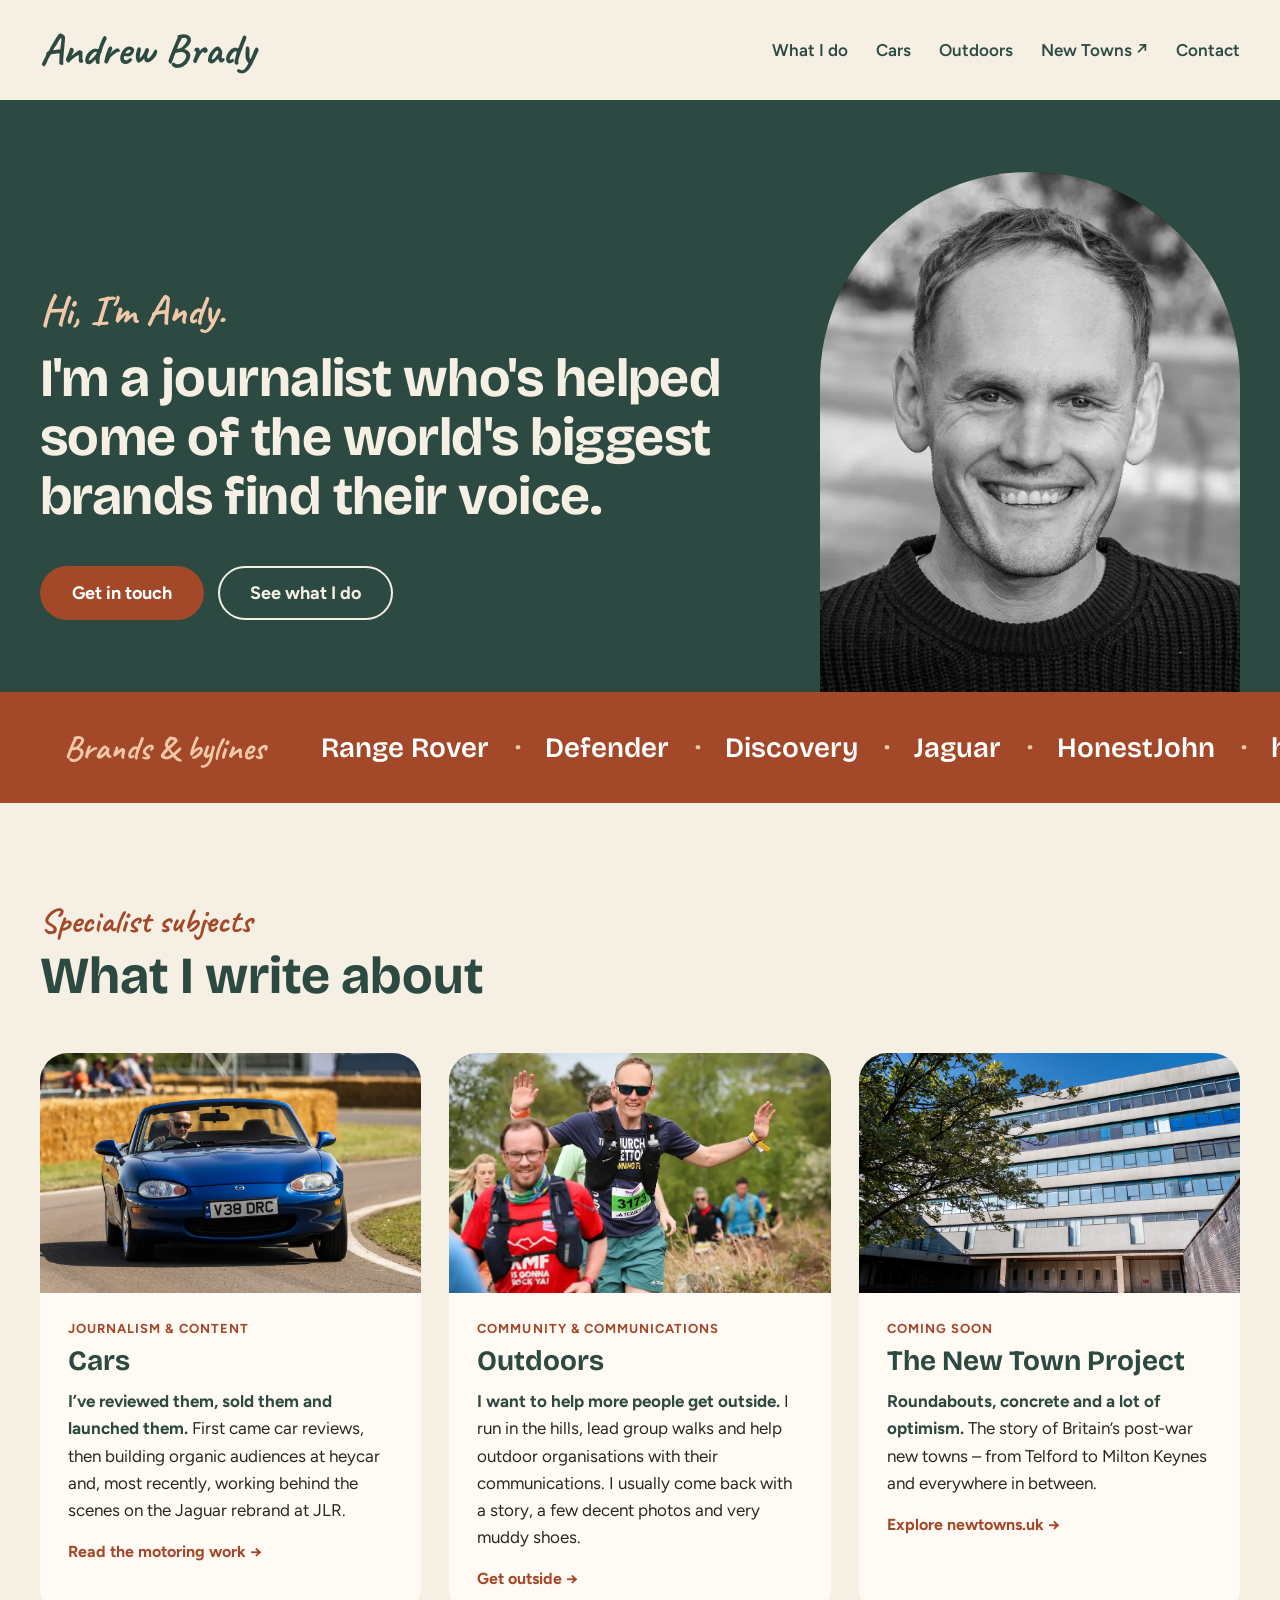
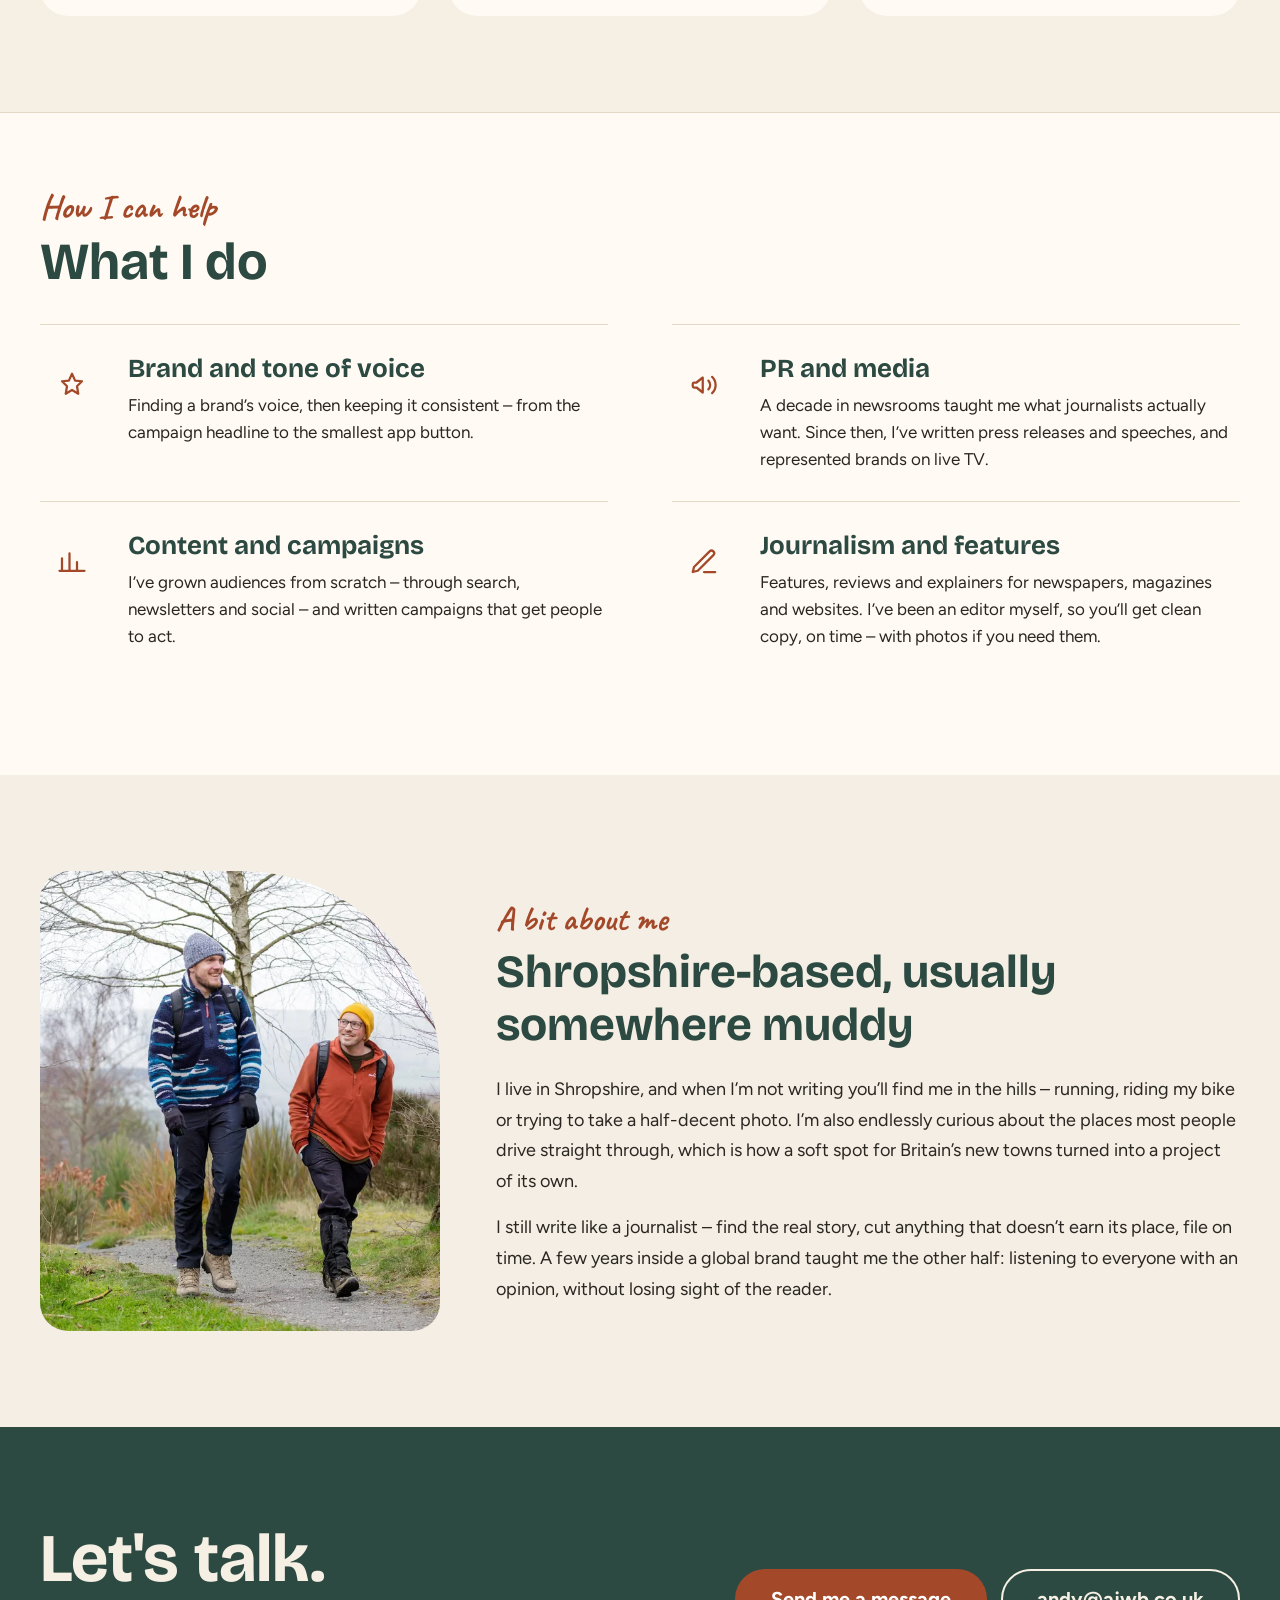
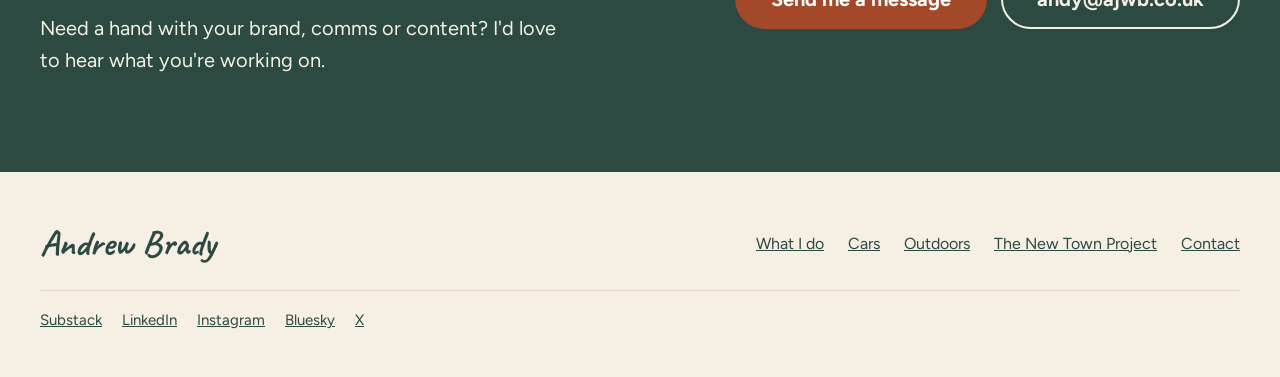
==== commit b2375d9a: "pics" ====
--- a/index.html
+++ b/index.html
@@ -74,7 +74,7 @@
 <a href="#services" style="background: transparent; color: var(--on-primary); text-decoration: none; font-weight: 700; font-size: 18px; padding: 14px 30px; border-radius: 999px; border: 2px solid var(--on-primary)">See what I do</a>
 </div>
 </div>
-<img src="img/andrew-brady-running-a-trail-race.webp" alt="Andy running a trail race, arms out and grinning" style="flex: 0 1 420px; min-width: 260px; width: 420px; height: 520px; border-radius: 220px 220px 0 0; object-fit: cover; object-position: 48% 30%; display: block">
+<img src="img/andrew-brady-portrait.webp" alt="Andrew Brady, smiling, in a black jumper" style="flex: 0 1 420px; min-width: 260px; width: 420px; height: 520px; border-radius: 220px 220px 0 0; object-fit: cover; object-position: 50% 40%; display: block">
 </div>
 </section>
 
@@ -137,7 +137,7 @@
 </a>
 
 <a href="outdoors.html" style="text-decoration: none; color: var(--text); background: var(--surface); border-radius: 28px; overflow: hidden; display: flex; flex-direction: column">
-<img loading="lazy" src="img/outdoors-andy-above-the-valley.webp" alt="Andy smiling in running kit above a steep valley in the Shropshire hills" style="width: 100%; height: 240px; object-fit: cover; object-position: 60.066% 100%; display: block; object-view-box: inset(29.361% 6.194% 0% 9.3166%)">
+<img loading="lazy" src="img/andrew-brady-trail-race-colour.webp" alt="Andy running a trail race, arms out and grinning" style="width: 100%; height: 240px; object-fit: cover; object-position: 50% 30%; display: block">
 <div style="padding: 28px">
 <p style="font-size: 13px; font-weight: 700; letter-spacing: 0.08em; text-transform: uppercase; margin: 0 0 8px; color: var(--accent)">Community &amp; communications</p>
 <h3 style="font-family: 'Bricolage Grotesque', sans-serif; font-size: 28px; font-weight: 700; margin: 0 0 10px; color: var(--primary)">Outdoors</h3>
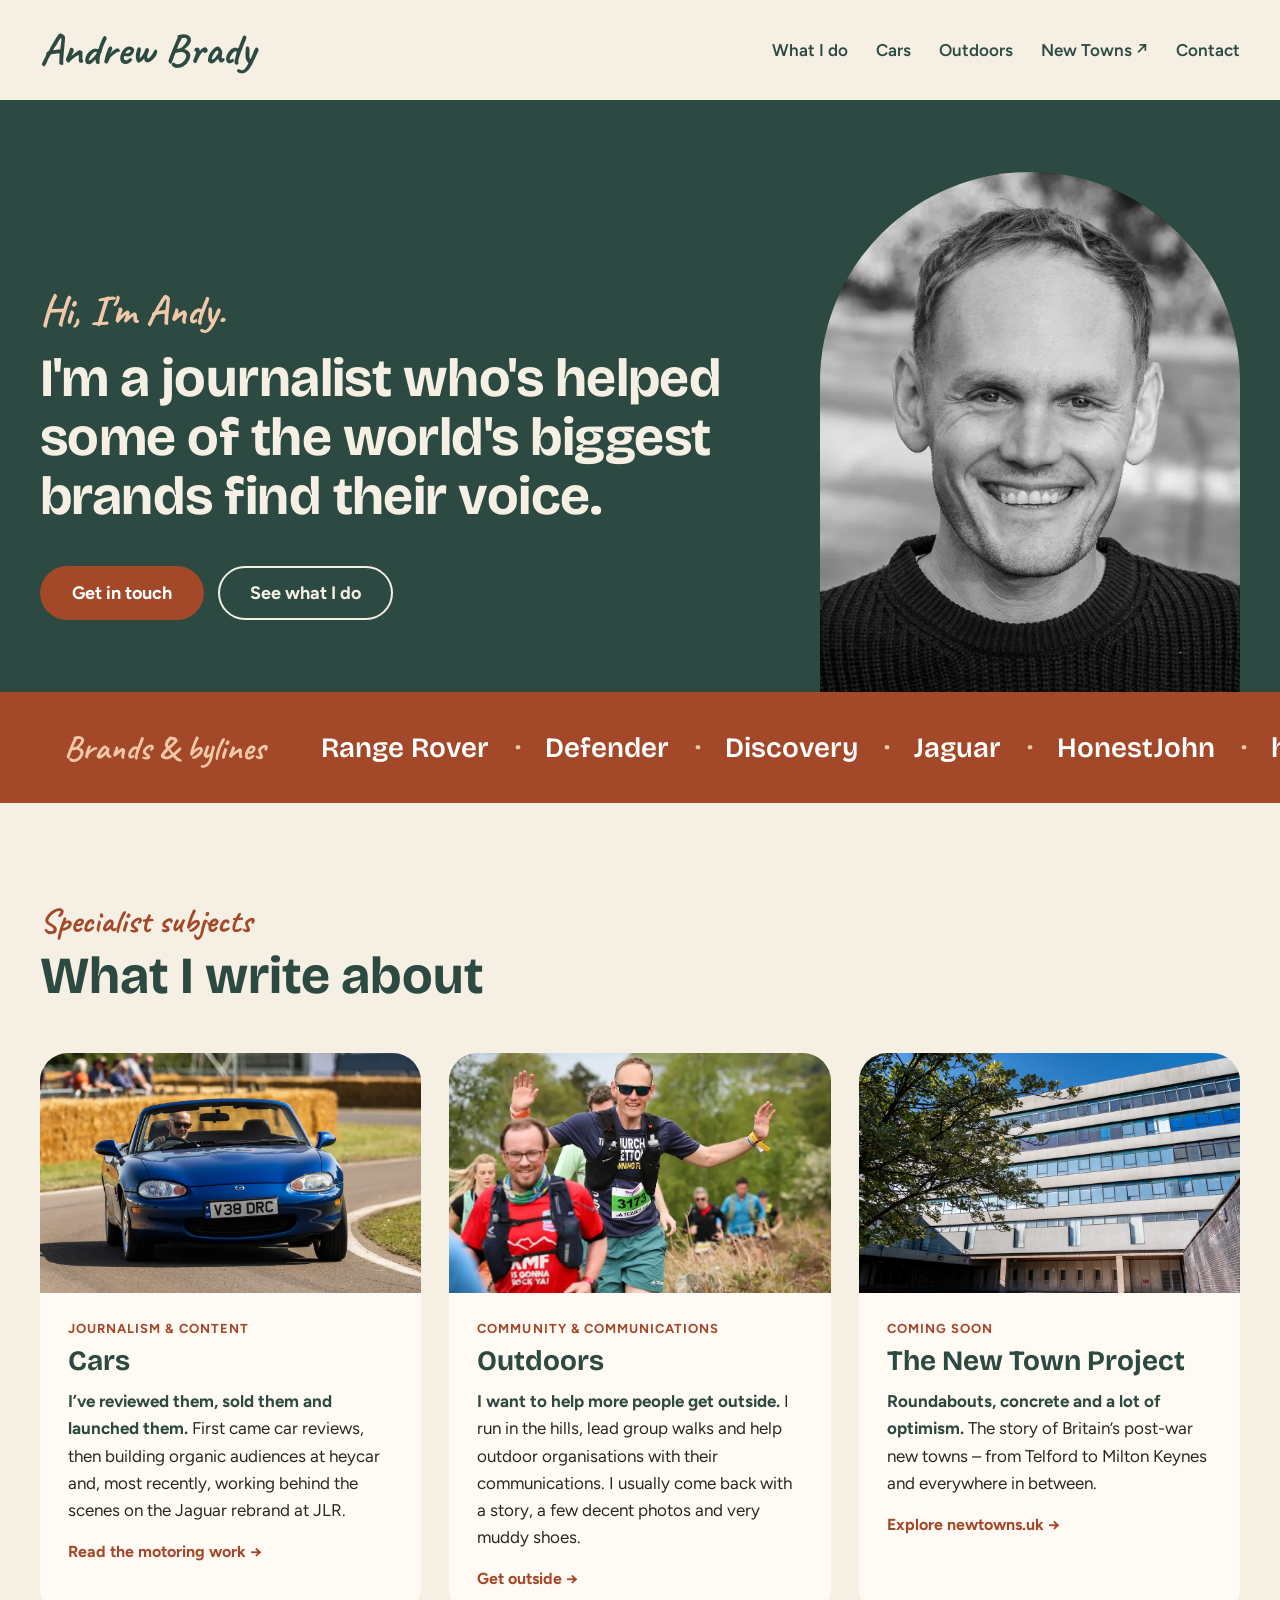
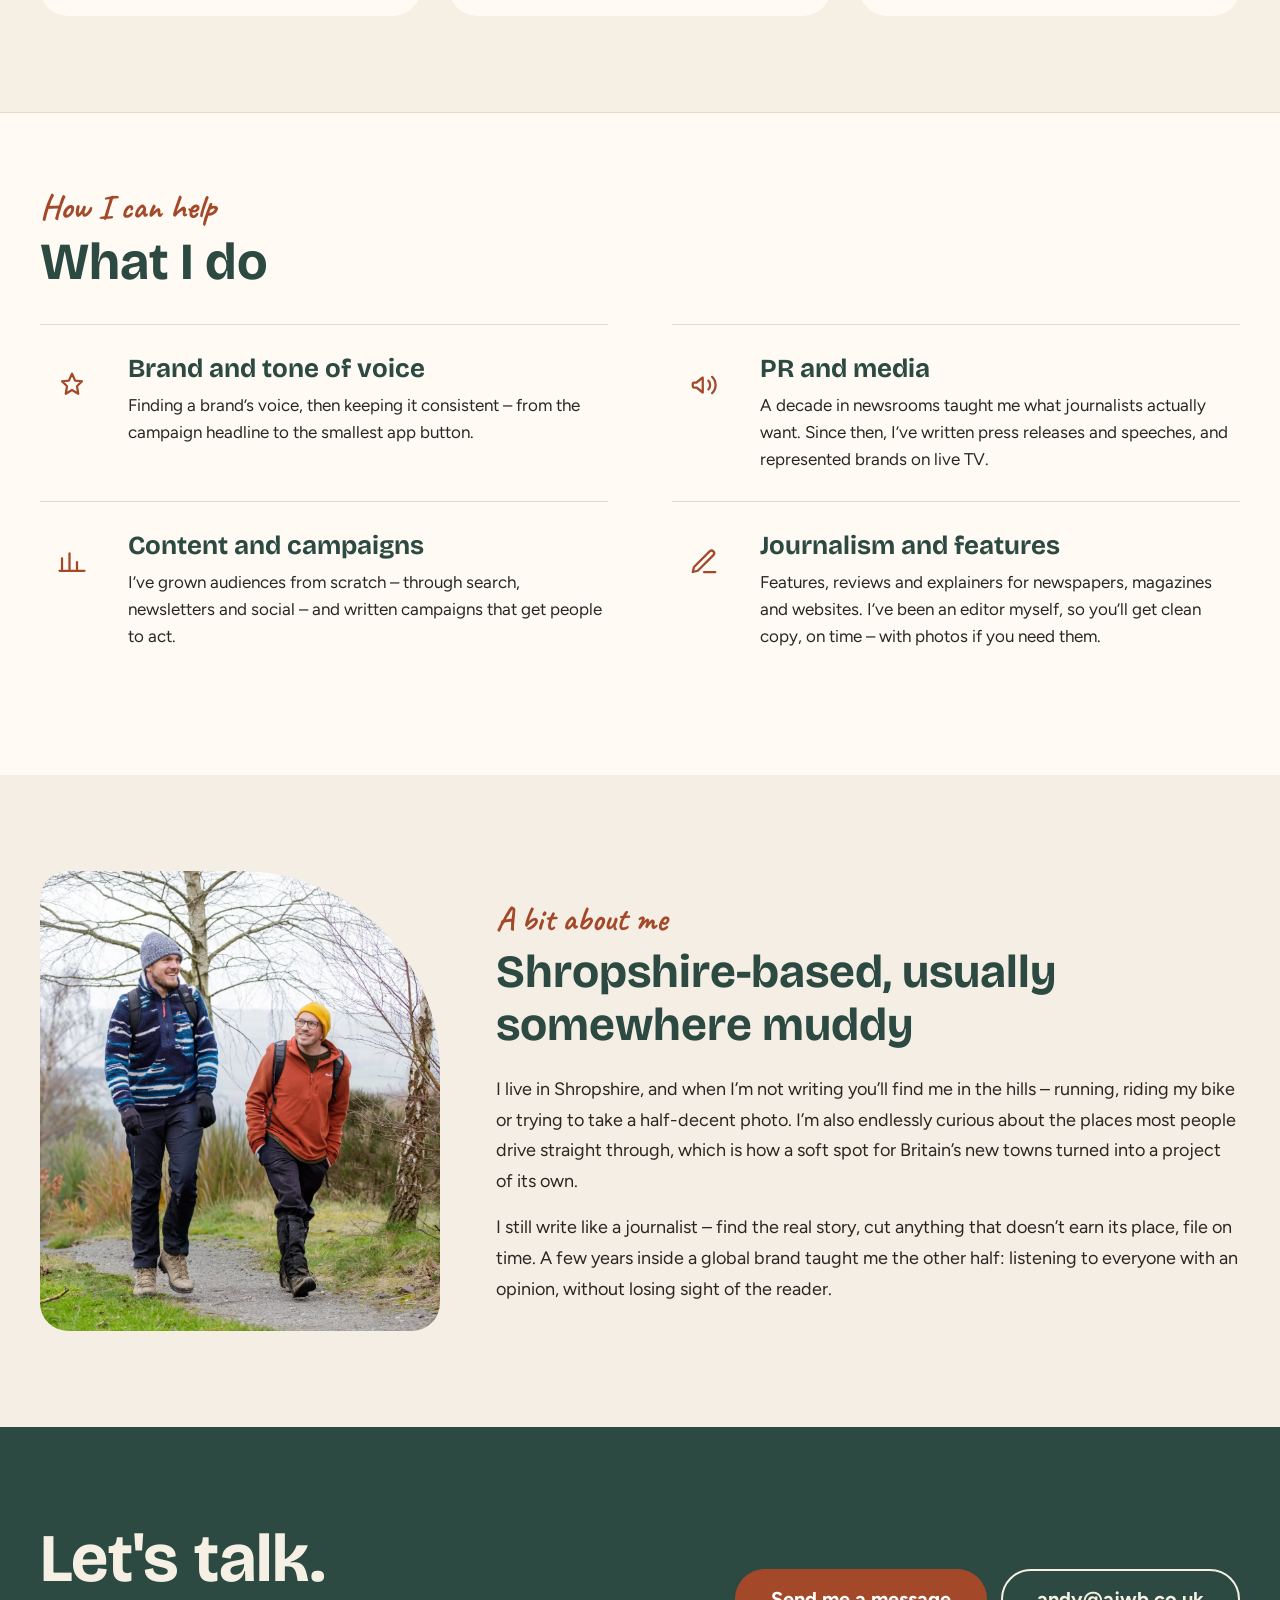
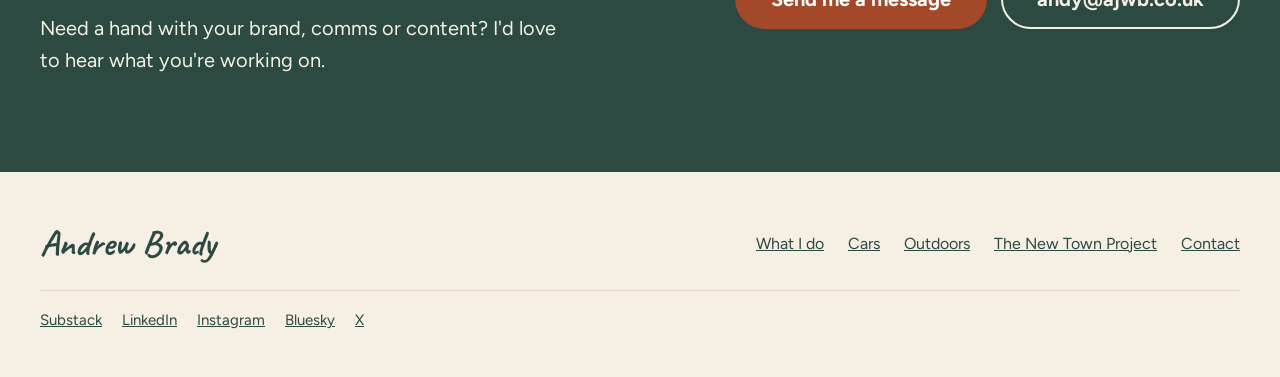
==== commit 62c13c65: "pics" ====
--- a/index.html
+++ b/index.html
@@ -96,6 +96,7 @@
 <a href="https://www.msn.com/en-gb">MSN</a>
 <a href="https://www.fleetnews.co.uk">Fleet News</a>
 <a href="https://www.auto-italia.net">Auto Italia</a>
+<a href="https://www.mx5oc.co.uk">Mazda MX-5 Owners Club</a>
 <a href="https://www.bordercountiesadvertizer.co.uk">Oswestry Advertizer</a>
 <a href="https://www.shropshirestar.com">Shropshire Star</a>
 <a href="https://www.campingandcaravanningclub.co.uk">Camping &amp; Caravanning</a>
@@ -113,6 +114,7 @@
 <a tabindex="-1" href="https://www.msn.com/en-gb">MSN</a>
 <a tabindex="-1" href="https://www.fleetnews.co.uk">Fleet News</a>
 <a tabindex="-1" href="https://www.auto-italia.net">Auto Italia</a>
+<a tabindex="-1" href="https://www.mx5oc.co.uk">Mazda MX-5 Owners Club</a>
 <a tabindex="-1" href="https://www.bordercountiesadvertizer.co.uk">Oswestry Advertizer</a>
 <a tabindex="-1" href="https://www.shropshirestar.com">Shropshire Star</a>
 <a tabindex="-1" href="https://www.campingandcaravanningclub.co.uk">Camping &amp; Caravanning</a>
@@ -198,7 +200,7 @@
 
 <section id="about" style="background-color: #F5EEE4">
 <div style="max-width: 1200px; margin: 0 auto; padding: 96px 24px; display: flex; flex-wrap: wrap; gap: 56px; align-items: center">
-<img loading="lazy" src="img/outdoors-two-friends-walking-a-shropshire-trail.webp" alt="Andy and a friend walking a woodland path in the hills" style="flex: 0 1 400px; min-width: 260px; width: 400px; height: 460px; border-radius: 28px 200px 28px 28px; object-fit: cover; object-position: 55% 50%; display: block">
+<img loading="lazy" src="img/andrew-brady-walking-with-a-friend.webp" alt="Andy and a friend walking a gravel path through birch woods" style="flex: 0 1 400px; min-width: 260px; width: 400px; height: 460px; border-radius: 28px 200px 28px 28px; object-fit: cover; object-position: 60% 50%; display: block">
 <div style="flex: 1 1 480px; min-width: 0">
 <p style="font-family: 'Caveat', cursive; font-weight: 700; font-size: 34px; color: var(--accent); margin: 0 0 6px">A bit about me</p>
 <h2 style="font-family: 'Bricolage Grotesque', sans-serif; font-size: clamp(30px, 3.8vw, 46px); font-weight: 700; line-height: 1.15; margin: 0 0 22px; color: var(--primary)">Shropshire-based, usually somewhere muddy</h2>
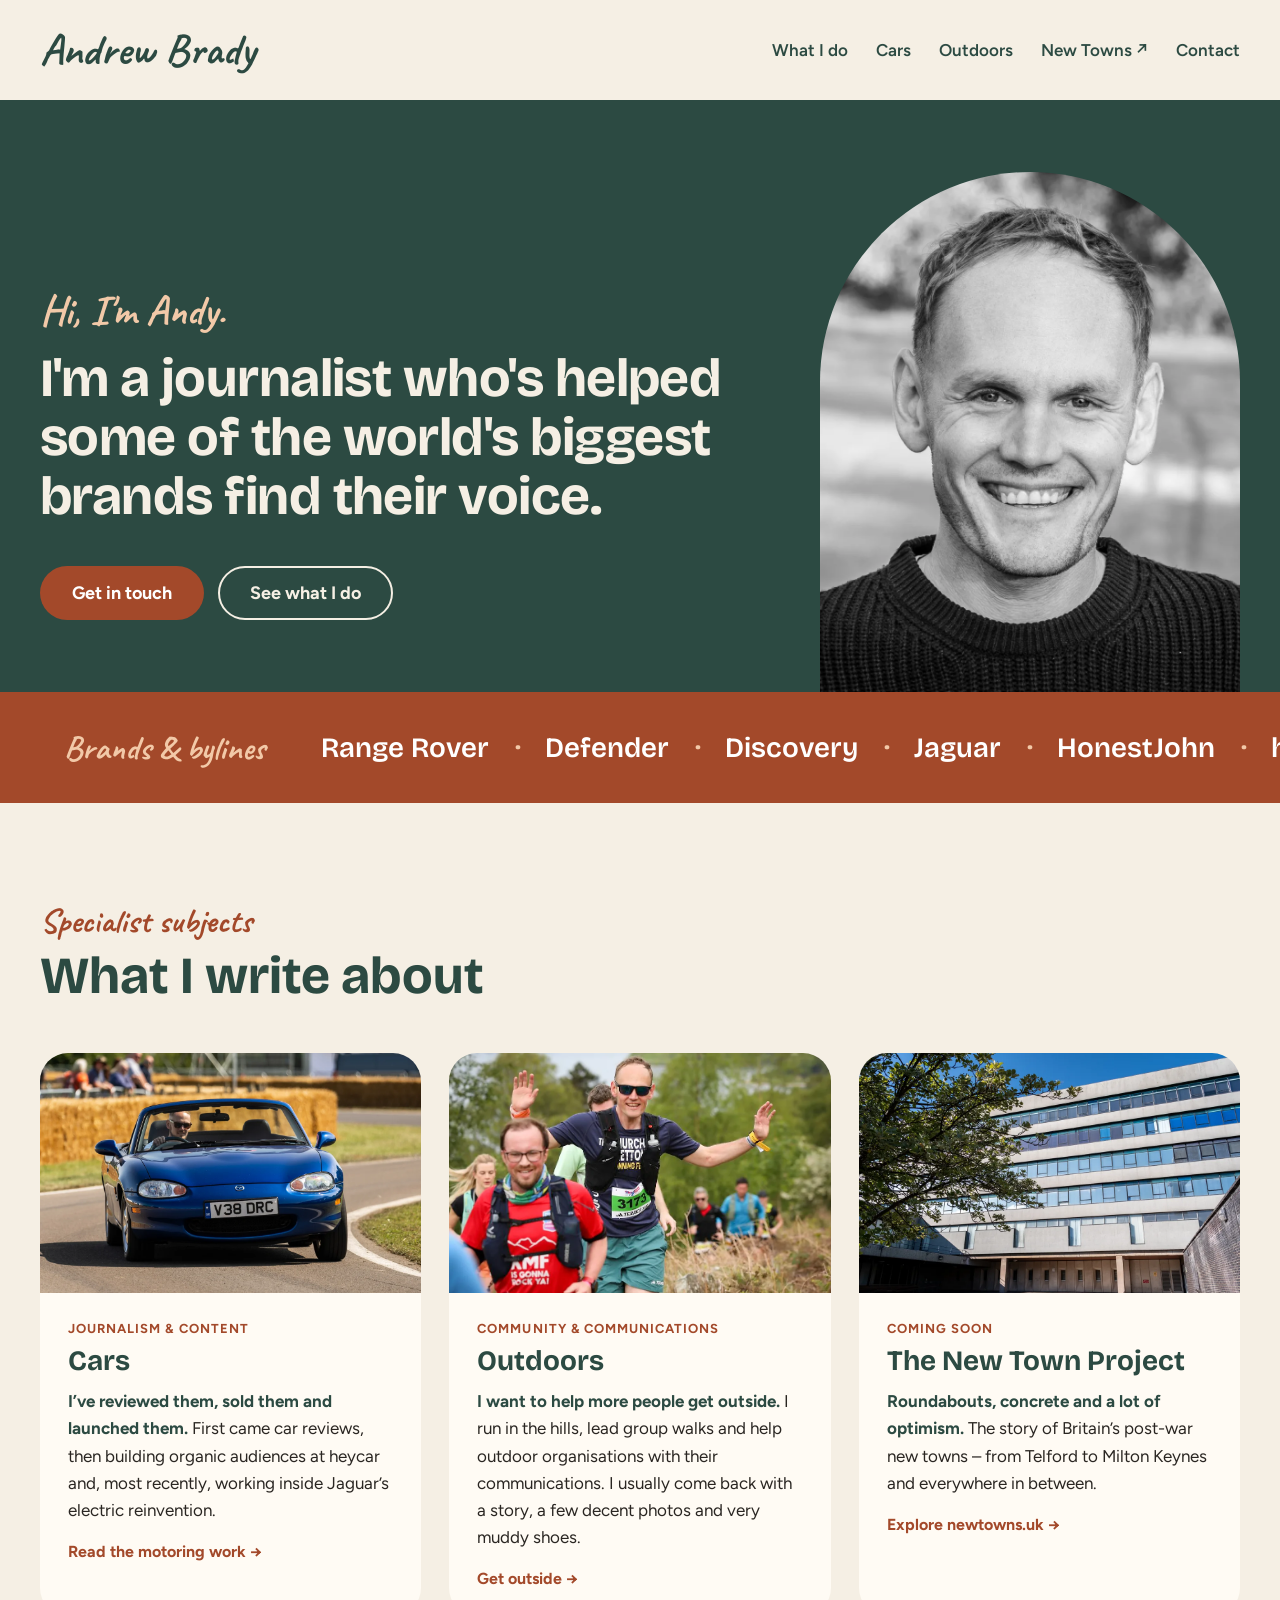
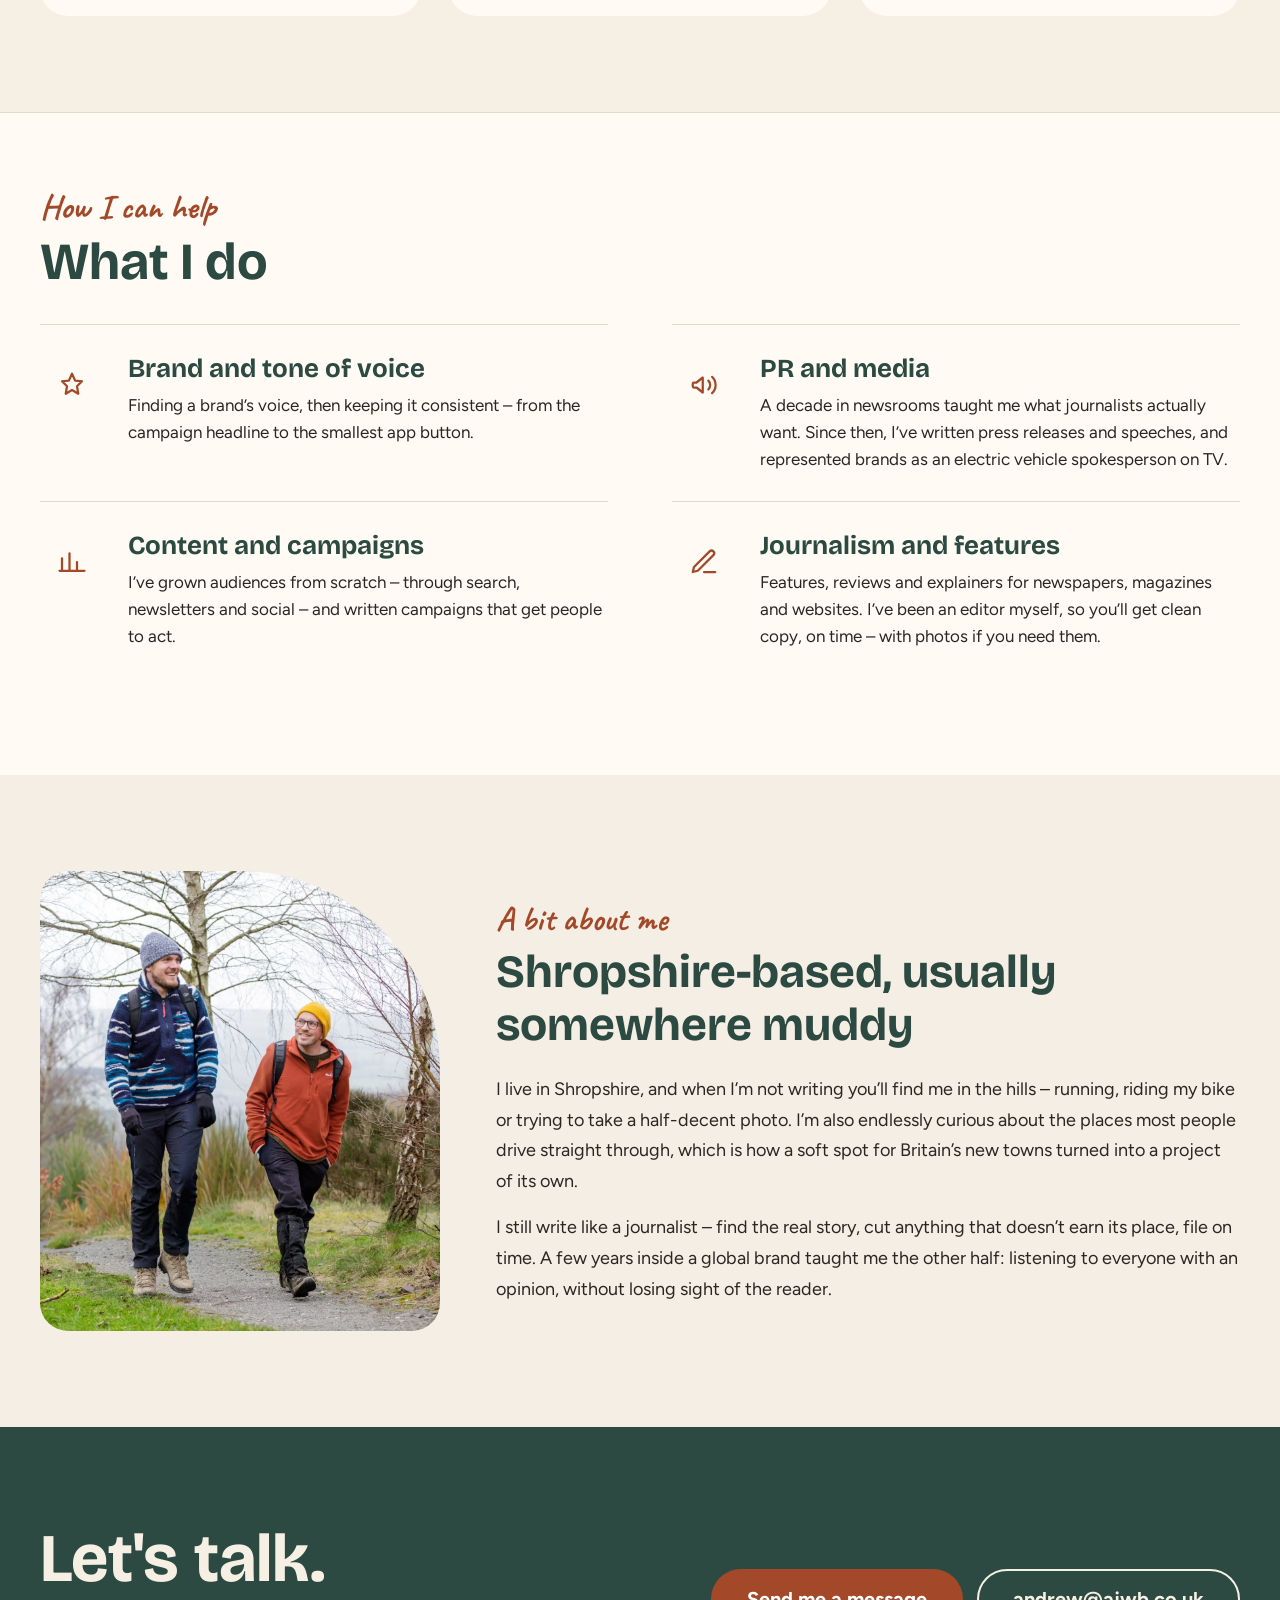
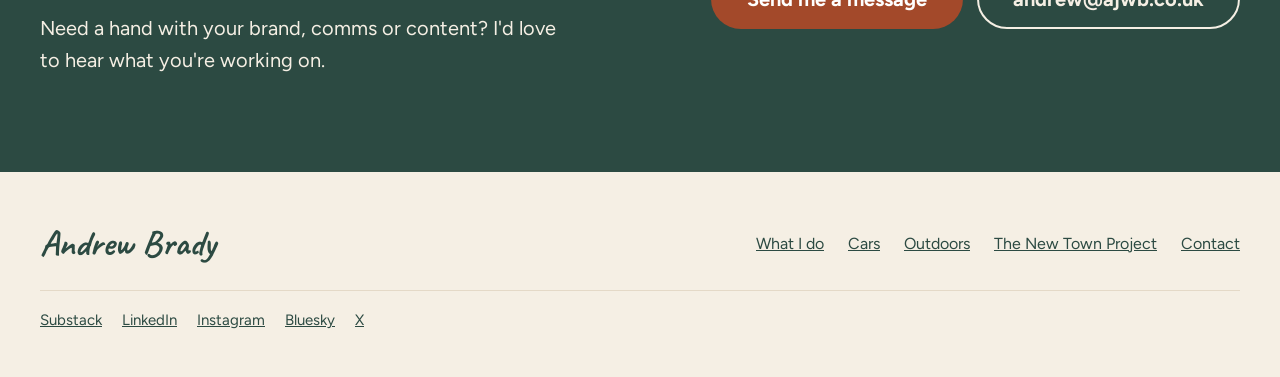
==== commit 3f764ddb: "update" ====
--- a/index.html
+++ b/index.html
@@ -15,7 +15,7 @@
 <meta property="og:image" content="https://andrewbrady.net/img/og-andrew-brady.jpg"/>
 <meta name="twitter:card" content="summary_large_image"/>
 <script type="application/ld+json">
-{"@context":"https://schema.org","@type":"Person","name":"Andrew Brady","url":"https://andrewbrady.net/","jobTitle":"Journalist and communicator","email":"andy@ajwb.co.uk","sameAs":["https://uk.linkedin.com/in/theandrewbrady","https://instagram.com/TheAndrewBrady","https://bsky.app/profile/andyjwb.co.uk","https://x.com/TheAndrewBrady","https://andrewbradywrites.substack.com"]}
+{"@context":"https://schema.org","@type":"Person","name":"Andrew Brady","url":"https://andrewbrady.net/","jobTitle":"Journalist and communicator","email":"andrew@ajwb.co.uk","sameAs":["https://uk.linkedin.com/in/theandrewbrady","https://instagram.com/TheAndrewBrady","https://bsky.app/profile/andyjwb.co.uk","https://x.com/TheAndrewBrady","https://andrewbradywrites.substack.com"]}
 </script>
 <script async src="https://www.googletagmanager.com/gtag/js?id=G-EZ90FHD4YD"></script>
 <script>
@@ -74,7 +74,7 @@
 <a href="#services" style="background: transparent; color: var(--on-primary); text-decoration: none; font-weight: 700; font-size: 18px; padding: 14px 30px; border-radius: 999px; border: 2px solid var(--on-primary)">See what I do</a>
 </div>
 </div>
-<img src="img/andrew-brady-portrait.webp" alt="Andrew Brady, smiling, in a black jumper" style="flex: 0 1 420px; min-width: 260px; width: 420px; height: 520px; border-radius: 220px 220px 0 0; object-fit: cover; object-position: 50% 40%; display: block">
+<img src="img/andrew-brady-headshot.webp" alt="Andrew Brady, smiling, in a black jumper" style="flex: 0 1 420px; min-width: 260px; width: 420px; height: 520px; border-radius: 220px 220px 0 0; object-fit: cover; object-position: 50% 40%; display: block">
 </div>
 </section>
 
@@ -133,7 +133,7 @@
 <div style="padding: 28px">
 <p style="font-size: 13px; font-weight: 700; letter-spacing: 0.08em; text-transform: uppercase; margin: 0 0 8px; color: var(--accent)">Journalism &amp; content</p>
 <h3 style="font-family: 'Bricolage Grotesque', sans-serif; font-size: 28px; font-weight: 700; margin: 0 0 10px; color: var(--primary)">Cars</h3>
-<p style="font-size: 17px; line-height: 1.6; margin: 0 0 18px"><strong style="color: var(--primary)">I’ve reviewed them, sold them and launched them.</strong> First came car reviews, then building organic audiences at heycar and, most recently, working behind the scenes on the Jaguar rebrand at JLR.</p>
+<p style="font-size: 17px; line-height: 1.6; margin: 0 0 18px"><strong style="color: var(--primary)">I’ve reviewed them, sold them and launched them.</strong> First came car reviews, then building organic audiences at heycar and, most recently, working inside Jaguar’s electric reinvention.</p>
 <span style="font-weight: 700; color: var(--accent)">Read the motoring work →</span>
 </div>
 </a>
@@ -177,7 +177,7 @@
 <div style="flex: 0 0 64px; width: 64px; height: 64px; border-radius: 50%; background: var(--surface); display: flex; align-items: center; justify-content: center"><svg width="30" height="30" viewBox="0 0 24 24" fill="none" stroke="var(--accent)" stroke-width="1.8" stroke-linecap="round" stroke-linejoin="round" aria-hidden="true"><path d="M3 11v2a1 1 0 0 0 1 1h2l5 4V6L6 10H4a1 1 0 0 0-1 1z"></path><path d="M15.5 8.5a5 5 0 0 1 0 7M18.5 5.5a9 9 0 0 1 0 13"></path></svg></div>
 <div style="flex: 1 1 auto; min-width: 0">
 <h3 style="font-family: 'Bricolage Grotesque', sans-serif; font-size: 26px; font-weight: 700; margin: 0 0 8px; color: var(--primary)">PR and media</h3>
-<p style="font-size: 17px; line-height: 1.6; margin: 0">A decade in newsrooms taught me what journalists actually want. Since then, I’ve written press releases and speeches, and represented brands on live TV.</p>
+<p style="font-size: 17px; line-height: 1.6; margin: 0">A decade in newsrooms taught me what journalists actually want. Since then, I’ve written press releases and speeches, and represented brands as an electric vehicle spokesperson on TV.</p>
 </div>
 </div>
 <div style="border-top: 1px solid var(--line); padding: 28px 0; display: flex; gap: 24px; align-items: flex-start">
@@ -218,7 +218,7 @@
 </div>
 <div style="display: flex; flex-wrap: wrap; gap: 14px">
 <a href="contact.html" style="background: var(--accent); color: var(--on-accent); text-decoration: none; font-weight: 700; font-size: 20px; padding: 18px 36px; border-radius: 999px">Send me a message</a>
-<a href="mailto:andy@ajwb.co.uk" style="color: var(--on-primary); text-decoration: none; font-weight: 700; font-size: 20px; padding: 16px 34px; border-radius: 999px; border: 2px solid var(--on-primary)">andy@ajwb.co.uk</a>
+<a href="mailto:andrew@ajwb.co.uk" style="color: var(--on-primary); text-decoration: none; font-weight: 700; font-size: 20px; padding: 16px 34px; border-radius: 999px; border: 2px solid var(--on-primary)">andrew@ajwb.co.uk</a>
 </div>
 </div>
 </section>
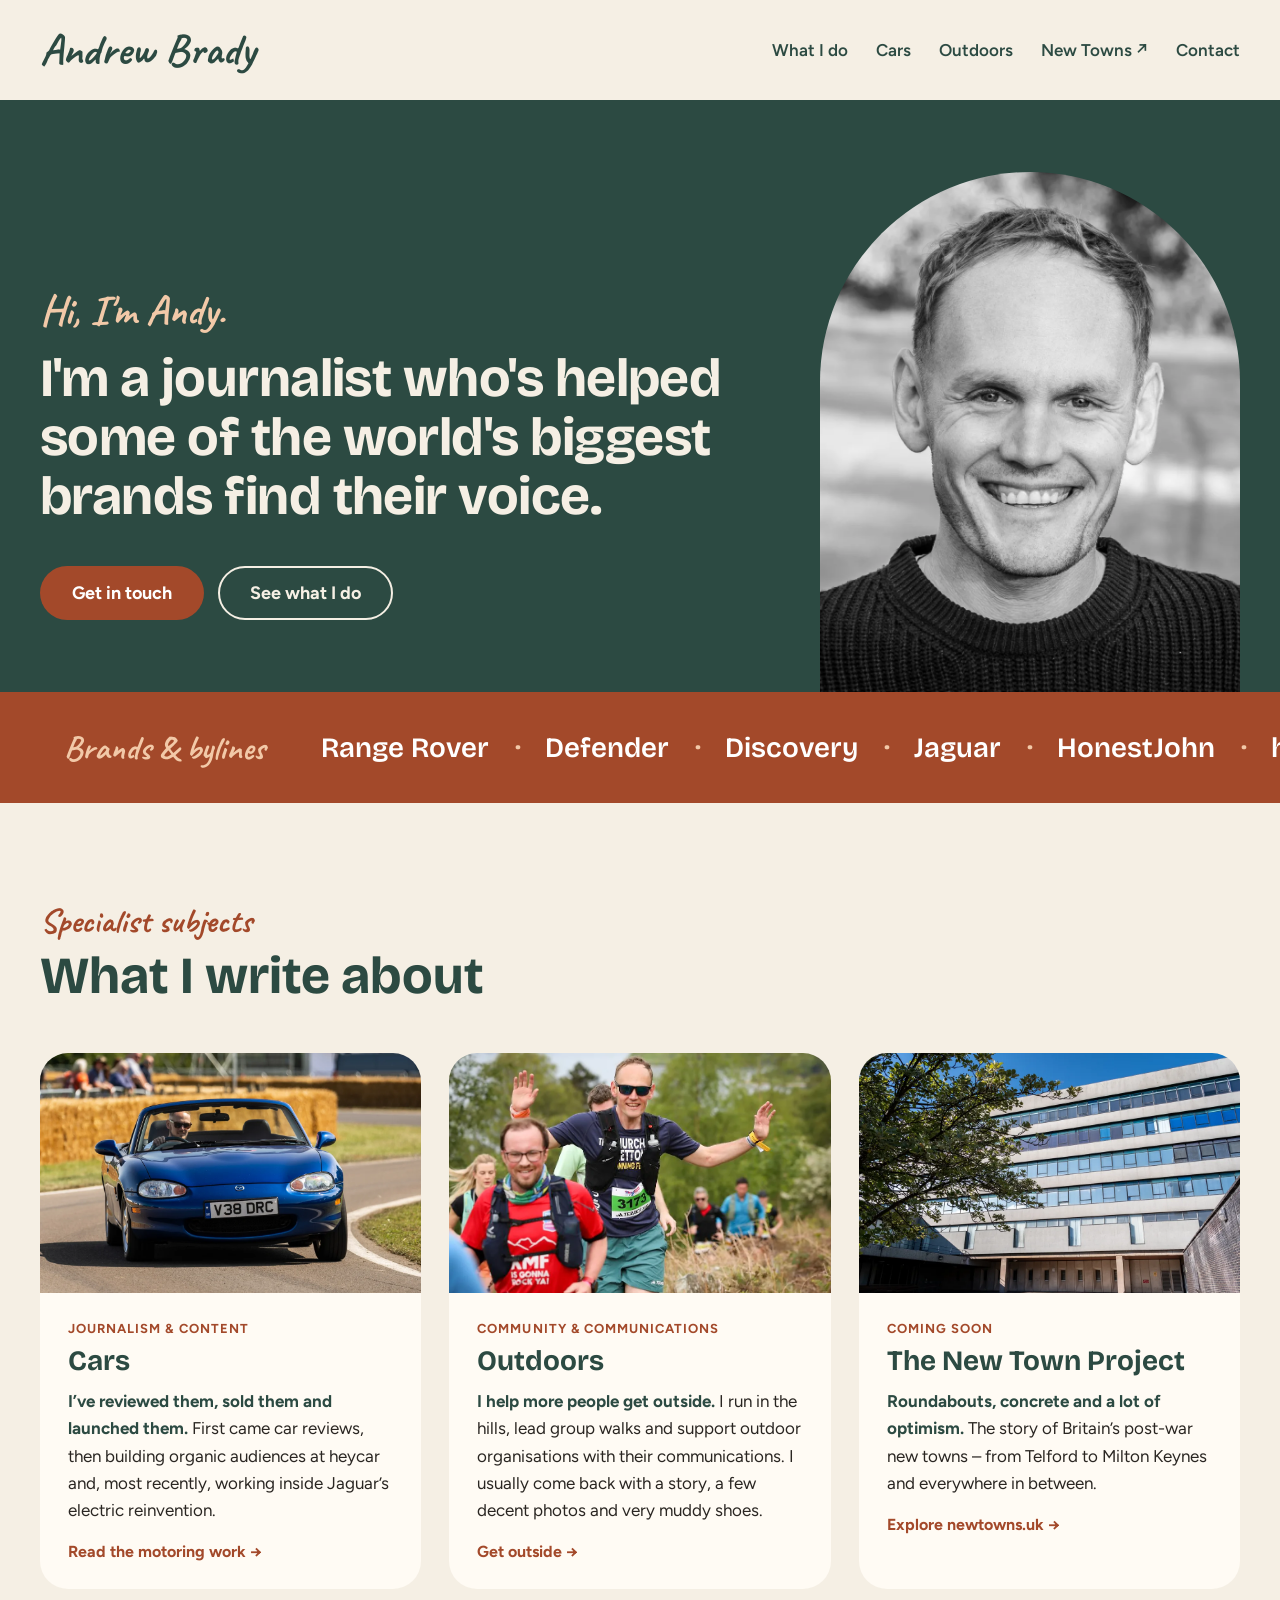
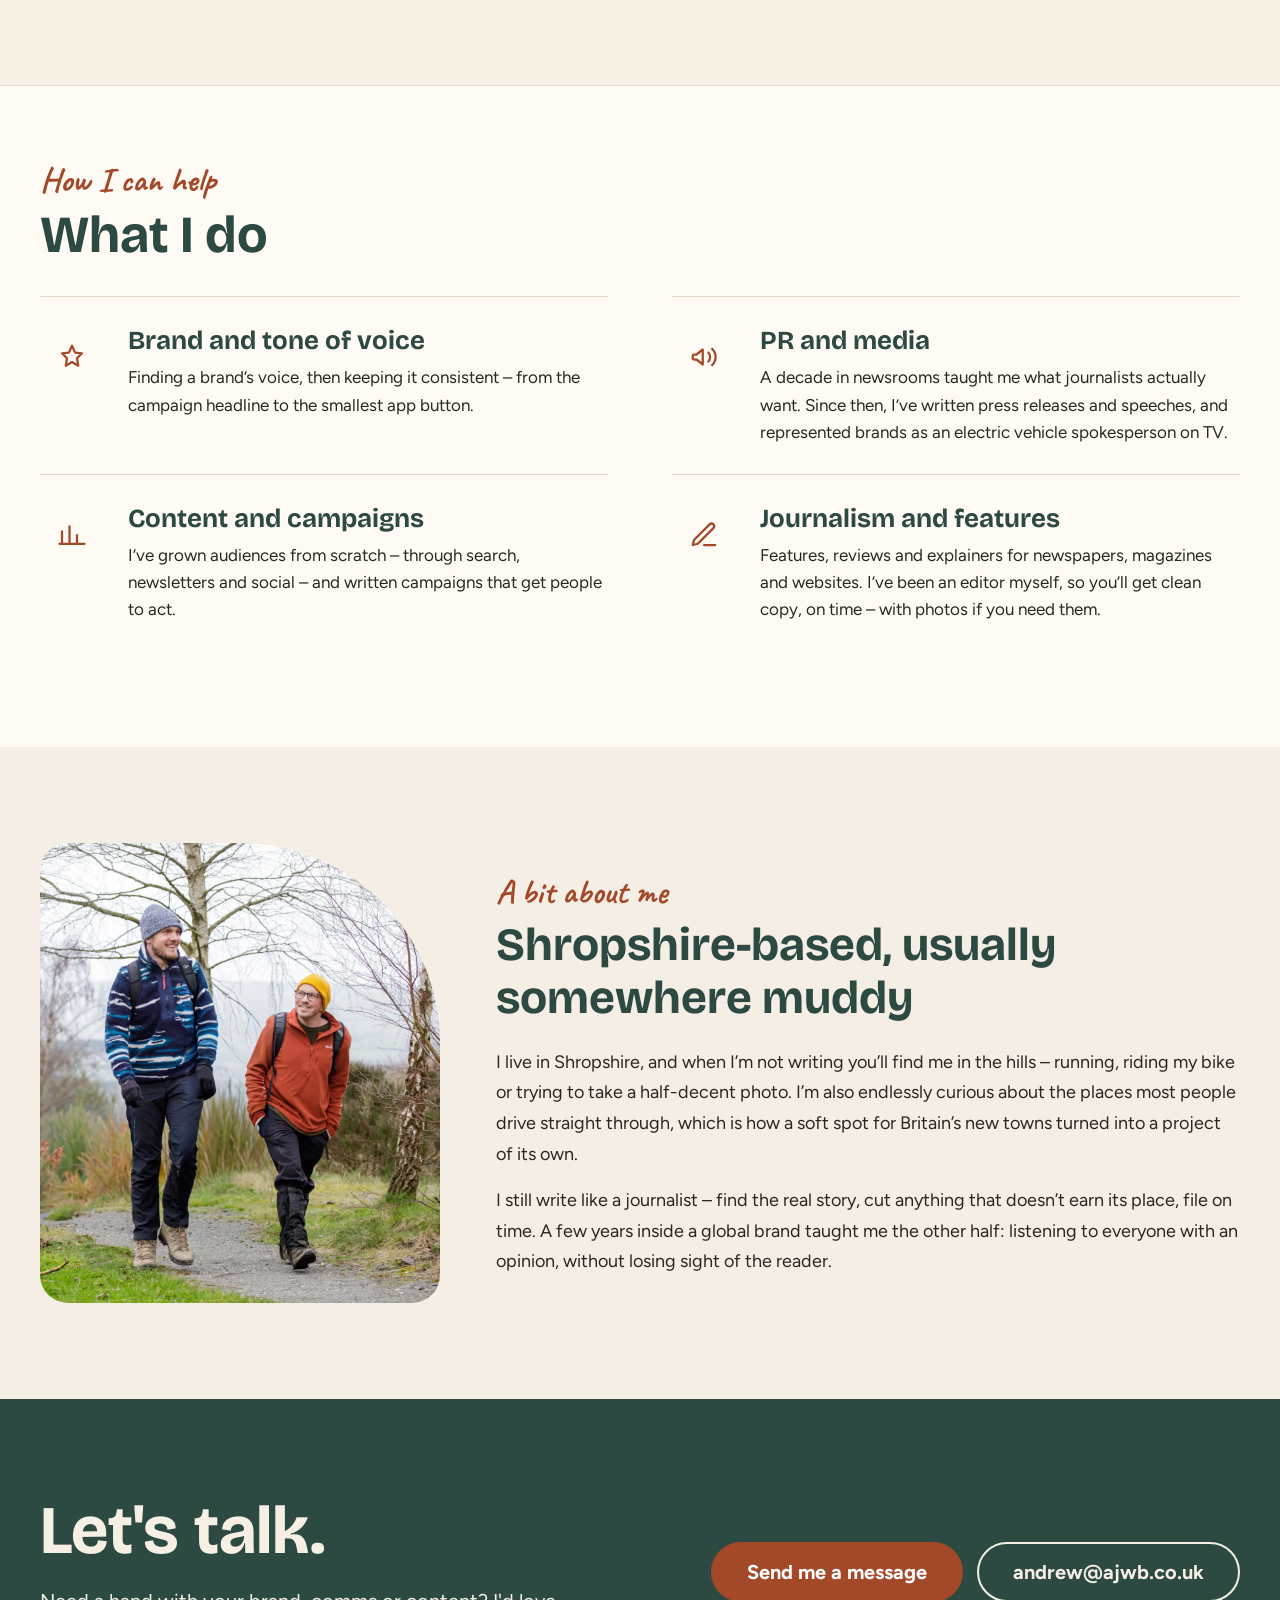
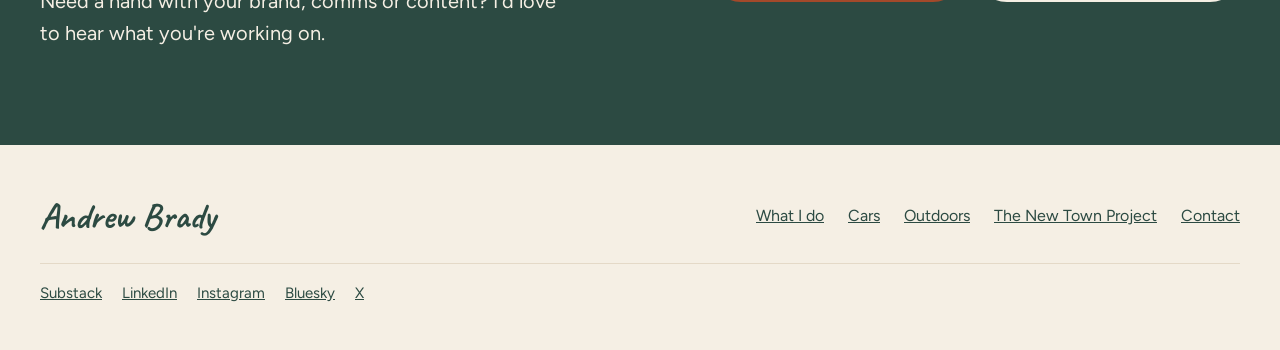
==== commit b5a82de7: "copy change" ====
--- a/index.html
+++ b/index.html
@@ -12,7 +12,7 @@
 <meta property="og:title" content="Andrew Brady – Journalist, writer and communicator"/>
 <meta property="og:description" content="Journalist who's helped some of the world's biggest brands find their voice. Brand, PR and content – plus freelance features on cars and the outdoors."/>
 <meta property="og:url" content="https://andrewbrady.net/"/>
-<meta property="og:image" content="https://andrewbrady.net/img/og-andrew-brady.jpg"/>
+<meta property="og:image" content="https://andrewbrady.net/img/og-andrew-brady-headshot.jpg"/>
 <meta name="twitter:card" content="summary_large_image"/>
 <script type="application/ld+json">
 {"@context":"https://schema.org","@type":"Person","name":"Andrew Brady","url":"https://andrewbrady.net/","jobTitle":"Journalist and communicator","email":"andrew@ajwb.co.uk","sameAs":["https://uk.linkedin.com/in/theandrewbrady","https://instagram.com/TheAndrewBrady","https://bsky.app/profile/andyjwb.co.uk","https://x.com/TheAndrewBrady","https://andrewbradywrites.substack.com"]}
@@ -39,6 +39,7 @@
 .on-rust .byline-track a,.on-rust .byline-track span{color:var(--on-accent);font-size:28px}
 .on-rust .byline-track a:hover{color:var(--highlight)}
 .on-rust .byline-track a::after,.on-rust .byline-track span::after{color:var(--highlight)}
+@media (max-width: 640px){section.on-rust{flex-direction:column;align-items:stretch !important;gap:6px;padding:24px 0 !important}section.on-rust>p{padding:0 24px !important;font-size:28px !important;background:none !important}section.on-rust>div{flex:none !important;width:100%}.on-rust .byline-track a,.on-rust .byline-track span{font-size:22px;padding:0 20px}}
 @media (prefers-reduced-motion: reduce){.byline-track{animation:none;flex-wrap:wrap;width:auto}}
 
 html{scroll-behavior:smooth}
@@ -143,7 +144,7 @@
 <div style="padding: 28px">
 <p style="font-size: 13px; font-weight: 700; letter-spacing: 0.08em; text-transform: uppercase; margin: 0 0 8px; color: var(--accent)">Community &amp; communications</p>
 <h3 style="font-family: 'Bricolage Grotesque', sans-serif; font-size: 28px; font-weight: 700; margin: 0 0 10px; color: var(--primary)">Outdoors</h3>
-<p style="font-size: 17px; line-height: 1.6; margin: 0 0 18px"><strong style="color: var(--primary)">I want to help more people get outside.</strong> I run in the hills, lead group walks and help outdoor organisations with their communications. I usually come back with a story, a few decent photos and very muddy shoes.</p>
+<p style="font-size: 17px; line-height: 1.6; margin: 0 0 18px"><strong style="color: var(--primary)">I help more people get outside.</strong> I run in the hills, lead group walks and support outdoor organisations with their communications. I usually come back with a story, a few decent photos and very muddy shoes.</p>
 <span style="font-weight: 700; color: var(--accent)">Get outside →</span>
 </div>
 </a>
